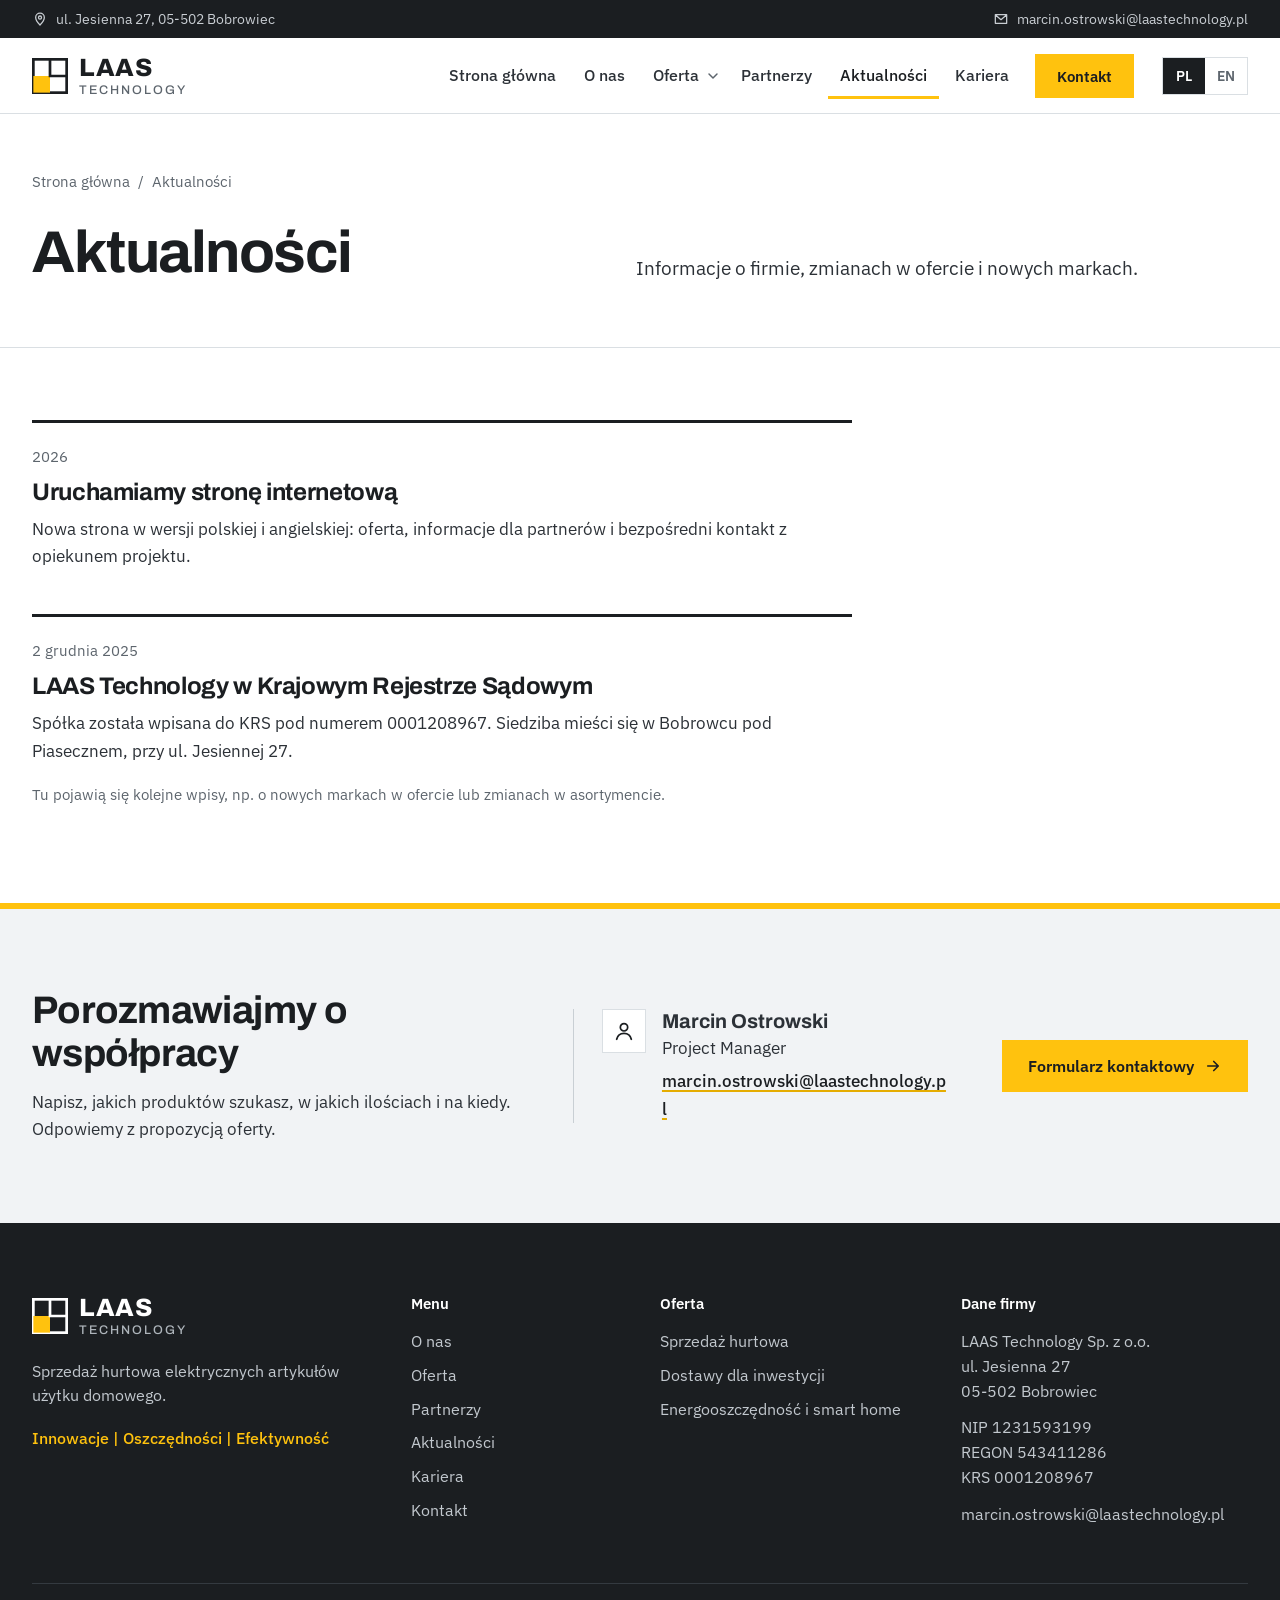
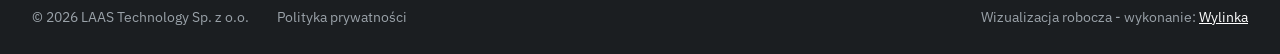
==== aktualnosci.html @ b18ffd7c "Wizualizacja robocza strony LAAS Technology (PL/EN)" ====
<!doctype html>
<html lang="pl" data-title-pl="Aktualności - LAAS Technology" data-title-en="News - LAAS Technology">
<head>
<meta charset="utf-8">
<meta name="viewport" content="width=device-width, initial-scale=1, viewport-fit=cover">
<meta name="robots" content="noindex, nofollow">
<title>Aktualności - LAAS Technology</title>
<meta name="description" content="Aktualności LAAS Technology.">
<meta name="theme-color" content="#FFFFFF">
<link rel="icon" href="data:image/svg+xml,%3Csvg xmlns='http://www.w3.org/2000/svg' viewBox='0 0 40 40'%3E%3Crect width='40' height='40' fill='%231B1E21'/%3E%3Cpath d='M6 34V20h14v14z' fill='%23FFC20E'/%3E%3Cpath d='M20 6v14h14' fill='none' stroke='%23fff' stroke-width='3'/%3E%3C/svg%3E">
<link rel="preconnect" href="https://fonts.googleapis.com">
<link rel="preconnect" href="https://fonts.gstatic.com" crossorigin>
<link href="https://fonts.googleapis.com/css2?family=Archivo:wght@500;600;700;800&family=IBM+Plex+Sans:wght@400;500;600&display=swap" rel="stylesheet">
<link rel="stylesheet" href="style.css?v=3">
<script>try{if((new URLSearchParams(location.search).get('lang')||localStorage.getItem('laas-lang'))==='en')document.documentElement.classList.add('is-en')}catch(e){}</script>
</head>
<body>
<!-- Wizualizacja robocza (koncepcja) strony LAAS Technology Sp. z o.o. Treści ogólne do potwierdzenia z klientem; nie podajemy niesprawdzonych liczb, marek ani referencji. -->
<svg width="0" height="0" style="position:absolute" aria-hidden="true">
  <symbol id="mark" viewBox="0 0 40 40"><rect x="1.5" y="1.5" width="37" height="37" fill="none" stroke="currentColor" stroke-width="3"/><path d="M1.5 38.5V20H20v18.5z" fill="var(--acc)"/><path d="M20 1.5v18.5h18.5" fill="none" stroke="currentColor" stroke-width="3"/></symbol>
  <symbol id="i-arr" viewBox="0 0 24 24"><path fill="none" stroke="currentColor" stroke-width="2.2" stroke-linecap="round" stroke-linejoin="round" d="M5 12h13M13 6l6 6-6 6"/></symbol>
  <symbol id="i-mail" viewBox="0 0 24 24"><path fill="none" stroke="currentColor" stroke-width="1.9" stroke-linejoin="round" d="M3.5 5.5h17v13h-17zM3.8 6l8.2 7 8.2-7"/></symbol>
  <symbol id="i-pin" viewBox="0 0 24 24"><path fill="none" stroke="currentColor" stroke-width="1.9" d="M12 21s-6.5-6.2-6.5-11.2a6.5 6.5 0 0 1 13 0C18.5 14.8 12 21 12 21Z"/><circle cx="12" cy="9.8" r="2.3" fill="none" stroke="currentColor" stroke-width="1.9"/></symbol>
  <symbol id="i-down" viewBox="0 0 24 24"><path fill="none" stroke="currentColor" stroke-width="2.2" stroke-linecap="round" stroke-linejoin="round" d="M6 9l6 6 6-6"/></symbol>
  <symbol id="i-user" viewBox="0 0 24 24"><circle cx="12" cy="8" r="4" fill="none" stroke="currentColor" stroke-width="1.9"/><path d="M4 21c1-4.4 4.2-6.5 8-6.5s7 2.1 8 6.5" fill="none" stroke="currentColor" stroke-width="1.9" stroke-linecap="round"/></symbol>
</svg>
<div class="topbar"><div class="wrap topbar-in">
  <span><svg aria-hidden="true"><use href="#i-pin"/></svg>ul. Jesienna 27, 05-502 Bobrowiec</span>
  <a href="mailto:marcin.ostrowski@laastechnology.pl"><svg aria-hidden="true"><use href="#i-mail"/></svg>marcin.ostrowski@laastechnology.pl</a>
</div></div>
<header class="top" id="top">
  <div class="wrap top-in">
    <a class="brand" href="index.html" aria-label="LAAS Technology - strona główna"><svg class="mark" aria-hidden="true"><use href="#mark"/></svg><span class="wm"><b>LAAS</b><span>Technology</span></span></a>
    <nav class="nav" id="nav" aria-label="Menu główne"><ul><li><a href="index.html" data-en="Home">Strona główna</a></li><li><a href="o-nas.html" data-en="About us">O nas</a></li><li class="has-sub"><a href="oferta.html" data-en="Products and services">Oferta</a><button class="sub-t" type="button" aria-label="Rozwiń ofertę" data-en-al="Expand"><svg aria-hidden="true"><use href="#i-down"/></svg></button><ul class="sub"><li><a href="oferta-hurt.html" data-en="Wholesale">Sprzedaż hurtowa</a></li><li><a href="oferta-inwestycje.html" data-en="Supplies for projects">Dostawy dla inwestycji</a></li><li><a href="oferta-energia.html" data-en="Energy saving and smart home">Energooszczędność i smart home</a></li></ul></li><li><a href="partnerzy.html" data-en="Partners">Partnerzy</a></li><li><a href="aktualnosci.html" aria-current="page" data-en="News">Aktualności</a></li><li><a href="kariera.html" data-en="Careers">Kariera</a></li><li class="nav-k"><a class="btn btn-s" href="kontakt.html" data-en="Contact">Kontakt</a></li></ul></nav>
    <div class="lang" role="group" aria-label="Język / Language"><button type="button" data-l="pl" aria-pressed="true">PL</button><button type="button" data-l="en" aria-pressed="false">EN</button></div>
    <button class="burger" id="burger" type="button" aria-label="Otwórz menu" aria-expanded="false" aria-controls="nav"><span></span><span></span><span></span></button>
  </div>
</header>
<main id="main">
<section class="phead">
  <div class="wrap">
    <p class="crumb"><a href="index.html" data-en="Home">Strona główna</a><span aria-hidden="true">/</span><span data-en="News">Aktualności</span></p>
    <div class="phead-g">
      <h1 data-en="News">Aktualności</h1>
      <p class="lead" data-en="Company news, changes to our range and new brands.">Informacje o firmie, zmianach w ofercie i nowych markach.</p>
    </div>
  </div>
  
</section>
<section class="sec sec-tight">
  <div class="wrap">
    <div class="news news-l"><article class="news-i">
  <time datetime="2026" data-en="2026">2026</time>
  <h3 data-en="Our website goes live">Uruchamiamy stronę internetową</h3>
  <p data-en="A new website in Polish and English: our range, information for partners and direct contact with a project manager.">Nowa strona w wersji polskiej i angielskiej: oferta, informacje dla partnerów i bezpośredni kontakt z opiekunem projektu.</p>
</article><article class="news-i">
  <time datetime="2025-12-02" data-en="2 December 2025">2 grudnia 2025</time>
  <h3 data-en="LAAS Technology entered in the National Court Register">LAAS Technology w Krajowym Rejestrze Sądowym</h3>
  <p data-en="The company was entered in the National Court Register under number 0001208967. Its registered office is in Bobrowiec near Piaseczno, at ul. Jesienna 27.">Spółka została wpisana do KRS pod numerem 0001208967. Siedziba mieści się w Bobrowcu pod Piasecznem, przy ul. Jesiennej 27.</p>
</article></div>
    <p class="note" data-en="More posts will appear here, for example about new brands or changes to our range.">Tu pojawią się kolejne wpisy, np. o nowych markach w ofercie lub zmianach w asortymencie.</p>
  </div>
</section>
<section class="cta">
  <div class="wrap cta-in">
    <div>
      <h2 data-en="Let&#x27;s talk about working together">Porozmawiajmy o współpracy</h2>
      <p data-en="Tell us what products you need, in what quantities and by when. We will reply with a proposal.">Napisz, jakich produktów szukasz, w jakich ilościach i na kiedy. Odpowiemy z propozycją oferty.</p>
    </div>
    <div class="person">
      <svg class="person-i" aria-hidden="true"><use href="#i-user"/></svg>
      <div>
        <p class="person-n">Marcin Ostrowski</p>
        <p class="person-r">Project Manager</p>
        <a href="mailto:marcin.ostrowski@laastechnology.pl">marcin.ostrowski@laastechnology.pl</a>
      </div>
    </div>
    <a class="btn" href="kontakt.html"><span data-en="Contact form">Formularz kontaktowy</span><svg class="ic" aria-hidden="true"><use href="#i-arr"/></svg></a>
  </div>
</section>
</main>
<footer class="foot">
  <div class="wrap foot-in">
    <div class="foot-a">
      <a class="brand brand-w" href="index.html" aria-label="LAAS Technology - strona główna"><svg class="mark" aria-hidden="true"><use href="#mark"/></svg><span class="wm"><b>LAAS</b><span>Technology</span></span></a>
      <p data-en="Wholesale of electrical household appliances.">Sprzedaż hurtowa elektrycznych artykułów użytku domowego.</p>
      <p class="foot-slog">Innowacje | Oszczędności | Efektywność</p>
    </div>
    <div><h2 data-en="Menu">Menu</h2><ul><li><a href="o-nas.html" data-en="About us">O nas</a></li><li><a href="oferta.html" data-en="Products and services">Oferta</a></li><li><a href="partnerzy.html" data-en="Partners">Partnerzy</a></li><li><a href="aktualnosci.html" data-en="News">Aktualności</a></li><li><a href="kariera.html" data-en="Careers">Kariera</a></li><li><a href="kontakt.html" data-en="Contact">Kontakt</a></li></ul></div>
    <div><h2 data-en="Products and services">Oferta</h2><ul><li><a href="oferta-hurt.html" data-en="Wholesale">Sprzedaż hurtowa</a></li><li><a href="oferta-inwestycje.html" data-en="Supplies for projects">Dostawy dla inwestycji</a></li><li><a href="oferta-energia.html" data-en="Energy saving and smart home">Energooszczędność i smart home</a></li></ul></div>
    <div class="foot-d"><h2 data-en="Company details">Dane firmy</h2>
      <p>LAAS Technology Sp. z o.o.<br>ul. Jesienna 27<br>05-502 Bobrowiec</p>
      <p>NIP 1231593199<br>REGON 543411286<br>KRS 0001208967</p>
      <p><a href="mailto:marcin.ostrowski@laastechnology.pl">marcin.ostrowski@laastechnology.pl</a></p>
    </div>
  </div>
  <div class="wrap foot-b">
    <span>&copy; 2026 LAAS Technology Sp. z o.o.</span>
    <a href="#" data-en="Privacy policy">Polityka prywatności</a>
    <span class="foot-w"><span data-en="Working draft - design and build:">Wizualizacja robocza - wykonanie:</span> <a href="https://wylinka.pl" target="_blank" rel="noopener">Wylinka</a></span>
  </div>
</footer>
<div class="mob" id="mob"><a class="btn" href="kontakt.html" data-en="Send an enquiry">Wyślij zapytanie</a></div>
<script src="app.js?v=3"></script>
</body>
</html>
---- style.css ----
/* LAAS Technology - wizualizacja robocza (Wylinka) */
:root{
  --ink:#1B1E21;--tx:#2C3137;--mu:#5D656D;--ln:#DADFE3;--bg2:#F1F3F5;--bg3:#E6E9EC;
  --acc:#FFC20E;--acc-d:#E5AC00;
  --tb:38px;--hh:76px;--g:32px;
  --fh:"Archivo",system-ui,sans-serif;--fb:"IBM Plex Sans",system-ui,sans-serif;
}
*,*::before,*::after{box-sizing:border-box}
html{-webkit-text-size-adjust:100%;scroll-padding-top:calc(var(--hh) + 12px)}
body{margin:0;background:#fff;color:var(--tx);font:400 17px/1.6 var(--fb);-webkit-font-smoothing:antialiased;overflow-x:clip}
img{display:block;max-width:100%;height:auto}
a{color:inherit}
h1,h2,h3{font-family:var(--fh);color:var(--ink);font-weight:700;line-height:1.12;letter-spacing:-.015em;margin:0}
p{margin:0}
.wrap{width:min(1240px,100% - 2*var(--g));margin-inline:auto}
.ic{width:18px;height:18px;flex:none}
:focus-visible{outline:3px solid var(--acc);outline-offset:2px}

/* przyciski */
.btn{display:inline-flex;align-items:center;justify-content:center;gap:10px;min-height:52px;padding:0 24px;background:var(--acc);color:var(--ink);font:600 16px/1 var(--fb);text-decoration:none;border:2px solid var(--acc);border-radius:0;cursor:pointer;transition:background .15s,border-color .15s}
.btn:hover{background:var(--acc-d);border-color:var(--acc-d)}
.btn .ic{transition:transform .15s}
.btn:hover .ic{transform:translateX(3px)}
.btn-o{background:transparent;border-color:var(--ink)}
.btn-o:hover{background:var(--ink);border-color:var(--ink);color:#fff}
.btn-s{min-height:44px;padding:0 20px;font-size:15px}
.more{display:inline-flex;align-items:center;gap:8px;font-weight:600;text-decoration:none;color:var(--ink);border-bottom:2px solid var(--acc);padding-bottom:2px}
.more:hover .ic{transform:translateX(3px)}
.more .ic{transition:transform .15s}

/* pasek górny + nagłówek */
.topbar{background:var(--ink);color:#C9CED3;font-size:14px;height:var(--tb)}
.topbar-in{display:flex;align-items:center;justify-content:space-between;height:100%}
.topbar span,.topbar a{display:inline-flex;align-items:center;gap:8px;text-decoration:none}
.topbar a:hover{color:#fff}
.topbar svg{width:16px;height:16px}
.top{position:sticky;top:0;z-index:50;background:#fff;box-shadow:inset 0 -1px 0 var(--ln)}
.top-in{display:flex;align-items:center;gap:28px;height:var(--hh)}
.brand{display:inline-flex;align-items:center;gap:11px;text-decoration:none;color:var(--ink);flex:none}
.mark{width:36px;height:36px;color:var(--ink)}
.wm{display:flex;flex-direction:column;line-height:1}
.wm b{font:800 25px/1 var(--fh);letter-spacing:.02em}
.wm span{font:500 12.5px/1 var(--fh);letter-spacing:.16em;text-transform:uppercase;color:var(--mu);margin-top:4px}
.brand-w,.brand-w .mark{color:#fff}
.brand-w .wm span{color:#AEB5BB}
.nav{margin-left:auto}
.nav ul{list-style:none;margin:0;padding:0}
.nav>ul{display:flex;align-items:center;gap:4px}
.nav>ul>li{position:relative}
.nav>ul>li>a:not(.btn){display:block;padding:10px 12px;font-weight:500;font-size:16px;text-decoration:none;color:var(--tx);white-space:nowrap}
.nav>ul>li>a:not(.btn):hover{color:var(--ink);box-shadow:inset 0 -2px 0 var(--acc)}
.nav a[aria-current="page"]:not(.btn){color:var(--ink);box-shadow:inset 0 -3px 0 var(--acc)}
.nav-k{margin-left:10px}
.has-sub{display:flex;align-items:center}
.has-sub>a{padding-right:2px!important}
.sub-t{background:none;border:0;padding:6px 4px;cursor:pointer;color:var(--mu)}
.sub-t svg{width:16px;height:16px;display:block}
.sub{position:absolute;top:100%;left:0;min-width:300px;background:#fff;border:1px solid var(--ln);border-top:3px solid var(--acc);padding:8px 0;box-shadow:0 14px 30px rgba(20,24,28,.10);opacity:0;visibility:hidden;transform:translateY(6px);transition:opacity .15s,transform .15s,visibility .15s}
.has-sub:hover .sub,.has-sub:focus-within .sub{opacity:1;visibility:visible;transform:none}
.sub a{display:block;padding:11px 20px;text-decoration:none;font-size:15.5px;color:var(--tx)}
.sub a:hover,.sub a[aria-current="page"]{background:var(--bg2);color:var(--ink)}
.lang{display:flex;border:1px solid var(--ln);flex:none}
.lang button{background:#fff;border:0;min-width:42px;height:36px;font:600 14px/1 var(--fb);color:var(--mu);cursor:pointer}
.lang button[aria-pressed="true"]{background:var(--ink);color:#fff}
.burger{display:none}

/* hero */
.hero{display:grid;grid-template-columns:minmax(0,1fr) minmax(0,1.08fr);min-height:calc(100svh - var(--tb) - var(--hh));background:#fff}
.hero-txt{display:flex;flex-direction:column;justify-content:center;padding:56px 64px 56px max(var(--g),(100vw - 1240px)/2)}
.hero-loc{display:flex;align-items:center;gap:8px;color:var(--mu);font-size:16px;margin-bottom:22px}
.hero-loc svg{width:18px;height:18px;color:var(--ink)}
.hero h1{font-size:clamp(40px,4.3vw,64px);line-height:1.04;letter-spacing:-.025em;max-width:13ch}
.hero .lead{font-size:19px;color:var(--tx);max-width:34em;margin-top:24px}
.hero-cta{display:flex;flex-wrap:wrap;gap:12px;margin-top:34px}
.hero-slog{margin-top:auto;padding-top:22px;border-top:1px solid var(--ln);font:600 15px/1.3 var(--fh);letter-spacing:.04em;color:var(--ink);max-width:560px;transform:translateY(0)}
.hero-slog i{font-style:normal;color:var(--acc-d);padding:0 8px}
.hero-txt>.hero-loc{margin-top:auto}
.hero-ph{position:relative;margin:0;align-self:stretch;width:100%;min-height:320px;border-left:10px solid var(--acc)}
.hero-ph img{position:absolute;inset:0;width:100%;height:100%;object-fit:cover;object-position:50% 50%}

/* sekcje */
.sec{padding:104px 0}
.sec-tight{padding:72px 0 96px}
.sec-g{background:var(--bg2)}
.sec-t{border-top:1px solid var(--ln)}
.sec-t+.sec-t{padding-top:88px}
.sec-h{display:grid;grid-template-columns:minmax(0,1fr) minmax(0,1.3fr);gap:24px 64px;align-items:end;margin-bottom:48px}
.sec-h h2{font-size:clamp(32px,3.2vw,46px)}
.sec-h p{color:var(--mu);font-size:18px;max-width:40em}
.sec-h-row{display:flex;justify-content:space-between;align-items:baseline;gap:20px}

.tiles{display:grid;grid-template-columns:repeat(3,minmax(0,1fr));gap:40px}
.tile-ph{display:block;overflow:hidden;aspect-ratio:4/3;background:var(--bg3);margin-bottom:22px}
.tile-ph img{width:100%;height:100%;object-fit:cover;transition:transform .5s ease}
.tile:hover .tile-ph img{transform:scale(1.04)}
.tile h3{font-size:25px;margin-bottom:10px}
.tile h3 a{text-decoration:none}
.tile p{color:var(--mu);margin-bottom:18px}

.pils{display:grid;grid-template-columns:minmax(0,1fr) minmax(0,1.15fr);gap:72px;align-items:start}
.pils-h h2{font-size:clamp(32px,3.2vw,46px);margin-bottom:18px}
.pils-h p{color:var(--mu);font-size:18px}
.pils-ph{margin:36px 0 0;aspect-ratio:3/2;overflow:hidden}
.pils-ph img{width:100%;height:100%;object-fit:cover}
.pil{padding:30px 0;border-top:1px solid #C9CFD4}
.pil:first-child{border-top:3px solid var(--ink);padding-top:28px}
.pil h3{font-size:26px;margin-bottom:10px}
.pil p{color:var(--tx);max-width:36em}

.split{display:grid;grid-template-columns:minmax(0,1fr) minmax(0,1fr);gap:72px;align-items:center}
.split-ph{margin:0;aspect-ratio:4/3;overflow:hidden}
.split-ph img{width:100%;height:100%;object-fit:cover}
.split-ph-t{aspect-ratio:4/5}
.split-t h2{font-size:clamp(30px,3vw,42px);margin-bottom:20px}
.split-t h2:not(:first-child){margin-top:44px}
.split-t p+p{margin-top:16px}
.split-t>p{color:var(--tx)}
.steps{list-style:none;margin:0 0 30px;padding:0}
.steps li{padding:17px 0;border-top:1px solid var(--ln)}
.steps li:last-child{border-bottom:1px solid var(--ln)}
.steps b{color:var(--ink);font-weight:600}
.steps span span{color:var(--tx)}

.news{display:grid;grid-template-columns:repeat(2,minmax(0,1fr));gap:48px}
.news-i{padding-top:22px;border-top:3px solid var(--ink)}
.news-i time{display:block;color:var(--mu);font-size:15px;margin-bottom:10px}
.news-i h3{font-size:24px;margin-bottom:10px}
.news-i p{color:var(--tx)}
.news-l{grid-template-columns:minmax(0,1fr);max-width:820px;gap:44px}

.logos{list-style:none;margin:0;padding:0;display:grid;grid-template-columns:repeat(6,minmax(0,1fr));border-top:1px solid var(--ln);border-left:1px solid var(--ln)}
.logos li{display:flex;align-items:center;justify-content:center;height:112px;border-right:1px solid var(--ln);border-bottom:1px solid var(--ln);color:#9AA2A9;font:600 15px/1 var(--fh);letter-spacing:.02em}
.logos-8{grid-template-columns:repeat(4,minmax(0,1fr))}
.note{margin-top:18px;color:var(--mu);font-size:15px}

/* CTA */
.cta{background:var(--bg2);border-top:6px solid var(--acc);padding:80px 0}
.cta-in{display:grid;grid-template-columns:minmax(0,1.3fr) minmax(0,1fr) auto;gap:40px 56px;align-items:center}
.cta h2{font-size:clamp(30px,3vw,42px);margin-bottom:14px}
.cta p{color:var(--tx);max-width:36em}
.person{display:flex;gap:16px;align-items:flex-start;padding-left:28px;border-left:1px solid #C9CFD4}
.person-i{width:44px;height:44px;flex:none;color:var(--ink);background:#fff;padding:10px;border:1px solid var(--ln)}
.person-n{font:700 20px/1.2 var(--fh);color:var(--ink)}
.person-r{color:var(--mu);margin:2px 0 6px}
.person a,.det-k a,.kon-mail{color:var(--ink);font-weight:500;word-break:break-word;text-decoration-color:var(--acc-d);text-underline-offset:3px;text-decoration-thickness:2px}

/* nagłówek podstrony */
.phead{padding:56px 0 64px;border-bottom:1px solid var(--ln)}
.phead-img{padding-bottom:0;border-bottom:0}
.crumb{display:flex;flex-wrap:wrap;gap:8px;color:var(--mu);font-size:15px;margin-bottom:28px}
.crumb a{text-decoration:none}
.crumb a:hover{text-decoration:underline}
.phead-g{display:grid;grid-template-columns:minmax(0,1fr) minmax(0,1.15fr);gap:24px 72px;align-items:end}
.phead h1{font-size:clamp(40px,4.6vw,68px);line-height:1.04;letter-spacing:-.025em}
.phead .lead{font-size:19px;color:var(--tx)}
.phead-ph{margin:56px 0 0;height:clamp(240px,34vw,460px);overflow:hidden;border-top:10px solid var(--acc)}
.phead-ph img{width:100%;height:100%;object-fit:cover}

/* oferta - wiersze */
.rows{display:grid;gap:88px}
.row{display:grid;grid-template-columns:minmax(0,1.1fr) minmax(0,1fr);gap:64px;align-items:center}
.row:nth-child(even) .row-ph{order:2}
.row-ph{display:block;aspect-ratio:3/2;overflow:hidden}
.row-ph img{width:100%;height:100%;object-fit:cover;transition:transform .5s ease}
.row:hover .row-ph img{transform:scale(1.03)}
.row h2{font-size:clamp(28px,2.8vw,38px);margin-bottom:16px}
.row h2 a{text-decoration:none}
.row p{color:var(--tx)}
.ticks{list-style:none;margin:22px 0 28px;padding:0}
.ticks li{position:relative;padding:9px 0 9px 26px;border-top:1px solid var(--ln)}
.ticks li::before{content:"";position:absolute;left:0;top:19px;width:12px;height:3px;background:var(--acc-d)}

/* szczegóły oferty */
.det{display:grid;grid-template-columns:minmax(0,1fr) 340px;gap:80px;align-items:start}
.blk+.blk{margin-top:52px}
.blk h2{font-size:clamp(26px,2.4vw,34px);margin-bottom:14px}
.blk p{max-width:42em}
.det-a{position:sticky;top:calc(var(--hh) + 32px);border-top:3px solid var(--ink);padding-top:22px}
.det-a h2{font-size:20px;margin-bottom:10px}
.det-a ul{list-style:none;margin:0 0 30px;padding:0}
.det-a li a{display:block;padding:12px 0;border-bottom:1px solid var(--ln);text-decoration:none;font-weight:500}
.det-a li a:hover{color:var(--ink);box-shadow:inset 3px 0 0 var(--acc);padding-left:12px}
.det-k{background:var(--bg2);padding:24px}
.det-k>p:first-child{color:var(--mu);font-size:15px;margin-bottom:10px}
.two{display:grid;grid-template-columns:repeat(2,minmax(0,1fr));gap:72px}
.two .blk+.blk{margin-top:0}

/* dane rejestrowe */
.reg-w h2{font-size:clamp(28px,2.8vw,38px);margin-bottom:28px}
.reg{margin:0;border-top:3px solid var(--ink);max-width:960px}
.reg-r{display:grid;grid-template-columns:260px minmax(0,1fr);gap:8px 32px;padding:15px 0;border-bottom:1px solid var(--ln)}
.reg dt{color:var(--mu)}
.reg dd{margin:0;color:var(--ink);font-weight:500}

/* kontakt */
.kon{display:grid;grid-template-columns:minmax(0,.8fr) minmax(0,1.2fr);gap:80px;align-items:start}
.kon-b{padding:24px 0;border-top:1px solid var(--ln)}
.kon-b:first-child{border-top:3px solid var(--ink)}
.kon-b h2{font-size:18px;color:var(--mu);font-weight:600;margin-bottom:10px;font-family:var(--fb);letter-spacing:0}
.kon-b p+p{margin-top:10px}
.kon-mail{display:inline-flex;align-items:center;gap:8px}
.kon-mail svg{width:18px;height:18px;flex:none}
.form{background:var(--bg2);padding:40px;display:grid;gap:18px}
.form h2{font-size:30px;margin-bottom:4px}
.f-g{display:grid;grid-template-columns:repeat(2,minmax(0,1fr));gap:18px}
.form label{display:grid;gap:7px;font-size:15px;font-weight:500;color:var(--ink);min-width:0}
.form input,.form select,.form textarea{width:100%;font:400 16px/1.4 var(--fb);color:var(--ink);background:#fff;border:1px solid #C3CAD0;border-radius:0;padding:13px 14px;min-width:0}
.form textarea{resize:vertical}
.form input:focus,.form select:focus,.form textarea:focus{outline:2px solid var(--ink);outline-offset:-1px}
.form .chk{display:flex;gap:12px;align-items:flex-start;font-weight:400;color:var(--tx)}
.chk input{width:20px;height:20px;margin:2px 0 0;flex:none;accent-color:var(--ink)}
.form .btn{justify-self:start}
.form-msg{padding:14px 16px;background:#fff;border-left:4px solid var(--acc);color:var(--ink)}

/* stopka */
.foot{background:var(--ink);color:#C2C8CE;padding:72px 0 0;font-size:15.5px}
.foot-in{display:grid;grid-template-columns:1.3fr .8fr 1fr 1.1fr;gap:40px}
.foot h2{font:600 15px/1.2 var(--fb);color:#fff;margin-bottom:16px;letter-spacing:0}
.foot ul{list-style:none;margin:0;padding:0;display:grid;gap:9px}
.foot a{text-decoration:none}
.foot a:hover{color:#fff;text-decoration:underline}
.foot-a p{margin-top:18px;max-width:22em}
.foot-slog{color:var(--acc);font-weight:500}
.foot-d p+p{margin-top:12px}
.foot-d a{word-break:break-word}
.foot-b{display:flex;flex-wrap:wrap;gap:12px 28px;padding:22px 0 26px;margin-top:56px;border-top:1px solid #343A40;font-size:14px;color:#9AA2A9}
.foot-w{margin-left:auto}
.foot-w a{color:#fff;text-decoration:underline}

.mob{display:none}

/* niskie ekrany komputerów */
@media (min-width:1000px) and (max-height:820px){
  .hero-txt{padding-top:36px;padding-bottom:36px}
  .hero h1{font-size:clamp(38px,3.8vw,54px)}
  .hero .lead{font-size:17.5px;margin-top:18px}
  .hero-cta{margin-top:26px}
  .hero-loc{margin-bottom:16px}
}

@media (max-width:1180px){
  .nav>ul>li>a:not(.btn){padding:10px 9px;font-size:15.5px}
  .top-in{gap:18px}
  .hero-txt{padding-right:44px}
  .cta-in{grid-template-columns:minmax(0,1fr) minmax(0,1fr)}
  .cta-in .btn{grid-column:1/-1;justify-self:start}
  .det{grid-template-columns:minmax(0,1fr) 300px;gap:56px}
}

/* telefon / tablet: menu w panelu */
@media (max-width:999px){
  :root{--hh:62px;--g:16px}
  .topbar{display:none}
  .top-in{gap:12px}
  .mark{width:32px;height:32px}
  .wm b{font-size:22px}
  .wm span{font-size:11px}
  .lang{margin-left:auto}
  .lang button{min-width:40px;height:34px;font-size:13.5px}
  .burger{display:flex;flex-direction:column;justify-content:center;gap:5px;width:44px;height:44px;background:none;border:0;padding:10px;cursor:pointer;margin-right:-8px}
  .burger span{display:block;height:2px;background:var(--ink);transition:transform .2s,opacity .2s}
  .burger[aria-expanded="true"] span:nth-child(1){transform:translateY(7px) rotate(45deg)}
  .burger[aria-expanded="true"] span:nth-child(2){opacity:0}
  .burger[aria-expanded="true"] span:nth-child(3){transform:translateY(-7px) rotate(-45deg)}
  .nav{position:fixed;top:var(--hh);left:0;right:0;bottom:0;background:#fff;overflow-y:auto;padding:8px var(--g) 32px;display:none;margin:0}
  .nav.open{display:block}
  .nav>ul{display:block}
  .nav>ul>li{border-bottom:1px solid var(--ln)}
  .nav>ul>li>a:not(.btn){padding:15px 0;font-size:18px;font-weight:500;line-height:1.45}
  .nav a[aria-current="page"]:not(.btn){box-shadow:inset 3px 0 0 var(--acc);padding-left:12px}
  .has-sub{flex-wrap:wrap;justify-content:space-between}
  .sub-t{width:44px;height:44px;display:flex;align-items:center;justify-content:center}
  .sub-t svg{width:20px;height:20px;transition:transform .2s}
  .has-sub.open .sub-t svg{transform:rotate(180deg)}
  .sub{position:static;flex-basis:100%;min-width:0;opacity:1;visibility:visible;transform:none;box-shadow:none;border:0;padding:0 0 10px 14px;display:none;transition:none}
  .has-sub.open .sub{display:block}
  .has-sub:hover .sub{display:none}
  .has-sub.open:hover .sub{display:block}
  .sub a{padding:10px 0;font-size:16.5px}
  .sub a:hover,.sub a[aria-current="page"]{background:none;color:var(--ink);font-weight:600}
  .nav-k{margin:22px 0 0;border:0!important}
  .nav-k .btn{width:100%;min-height:52px;font-size:16px}

  .hero{display:flex;flex-direction:column;min-height:0;height:calc(100svh - var(--hh))}
  .hero-ph{order:-1;flex:1 1 auto;min-height:150px;border-left:0;border-bottom:6px solid var(--acc)}
  .hero-ph img{object-position:50% 62%}
  .hero-txt{flex:0 0 auto;padding:clamp(18px,3svh,28px) var(--g) clamp(18px,3svh,26px)}
  .hero-txt>.hero-loc{margin-top:0}
  .hero-loc{font-size:14.5px;margin-bottom:clamp(8px,1.4svh,14px)}
  .hero h1{font-size:clamp(29px,min(8.2vw,4.6svh),44px);max-width:none}
  .hero .lead{font-size:clamp(15px,min(4.1vw,2.1svh),18px);margin-top:clamp(8px,1.4svh,16px);line-height:1.5}
  .hero-cta{margin-top:clamp(14px,2.2svh,24px);gap:10px;flex-wrap:nowrap}
  .hero-cta .btn{flex:1 1 0;min-height:50px;padding:0 14px;font-size:15.5px}
  .hero-cta .btn-o{flex:0 1 38%}
  .hero-slog{display:none}

  .sec{padding:68px 0}
  .sec-tight{padding:44px 0 64px}
  .sec-t+.sec-t{padding-top:60px}
  .sec-h{grid-template-columns:minmax(0,1fr);margin-bottom:32px;gap:12px}
  .sec-h-row{flex-wrap:wrap}
  .sec-h p,.pils-h p{font-size:16.5px}
  .tiles{grid-template-columns:minmax(0,1fr);gap:44px}
  .tile h3{font-size:23px}
  .pils,.split,.row,.det,.kon,.two{grid-template-columns:minmax(0,1fr);gap:40px}
  .pils-ph{margin-top:28px}
  .pil{padding:24px 0}
  .pil h3{font-size:23px}
  .split-ph{order:-1}
  .row:nth-child(even) .row-ph{order:0}
  .rows{gap:64px}
  .row{gap:24px}
  .news{grid-template-columns:minmax(0,1fr);gap:36px}
  .logos{grid-template-columns:repeat(2,minmax(0,1fr))}
  .logos-8{grid-template-columns:repeat(2,minmax(0,1fr))}
  .logos li{height:88px}
  .logos:not(.logos-8) li:nth-child(n+5){display:none}
  .cta{padding:60px 0 64px}
  .cta-in{grid-template-columns:minmax(0,1fr);gap:28px}
  .cta-in .btn{width:100%}
  .person{padding-left:0;border-left:0;padding-top:24px;border-top:1px solid #C9CFD4}
  .phead{padding:28px 0 40px}
  .phead-img{padding-bottom:0}
  .crumb{margin-bottom:18px;font-size:14px}
  .phead-g{grid-template-columns:minmax(0,1fr);gap:14px}
  .phead h1{font-size:clamp(36px,10vw,48px)}
  .phead .lead{font-size:17px}
  .phead-ph{margin-top:32px;height:auto;aspect-ratio:3/2;border-top-width:6px}
  .det-a{position:static}
  .blk+.blk{margin-top:40px}
  .reg-r{grid-template-columns:minmax(0,1fr);gap:2px;padding:13px 0}
  .reg dt{font-size:14.5px}
  .form{padding:26px 18px;margin:0 calc(-1 * var(--g))}
  .f-g{grid-template-columns:minmax(0,1fr)}
  .form .btn{justify-self:stretch}
  .foot{padding-top:56px}
  .foot-in{grid-template-columns:repeat(2,minmax(0,1fr));gap:36px 24px}
  .foot-a,.foot-d{grid-column:1/-1}
  .foot-b{margin-top:40px;padding-bottom:96px}
  .foot-w{margin-left:0}

  .mob{display:block;position:fixed;left:0;right:0;bottom:0;z-index:40;padding:10px var(--g) calc(10px + env(safe-area-inset-bottom));background:#fff;border-top:1px solid var(--ln);transform:translateY(110%);transition:transform .25s}
  .mob.widac{transform:none}
  .mob .btn{width:100%}
  body.menu-open .mob{display:none}
}
@media (max-width:380px){
  .hero-cta .btn{font-size:14.5px;padding:0 10px}
  .wm span{letter-spacing:.12em}
}
@media (prefers-reduced-motion:reduce){*{transition:none!important}}
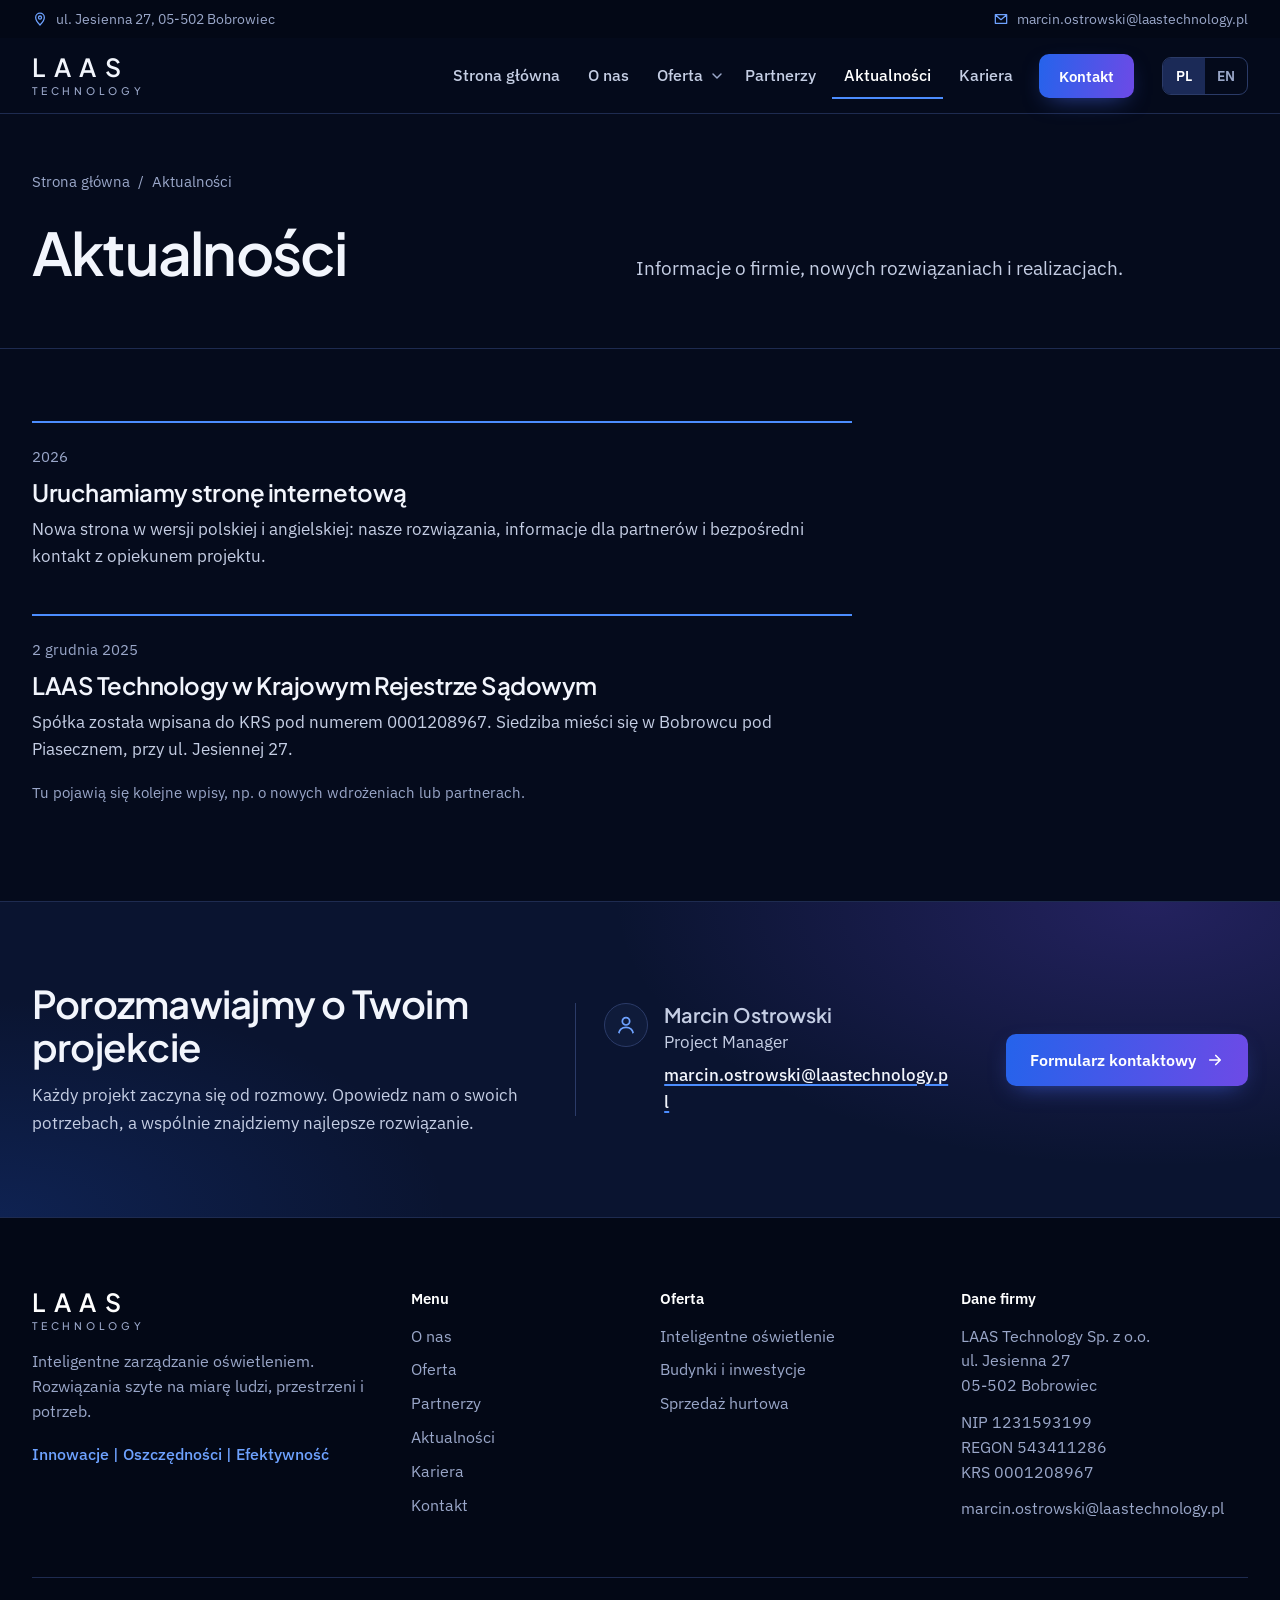
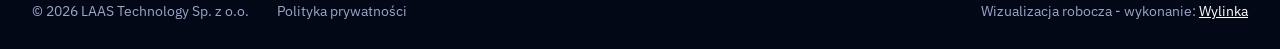
==== commit 82e81f80: "Kolorystyka nocnego miasta i grafiki od klienta: granat + błękit/fiolet, WebP srcset, treści o intel" ====
--- a/aktualnosci.html
+++ b/aktualnosci.html
@@ -6,18 +6,18 @@
 <meta name="robots" content="noindex, nofollow">
 <title>Aktualności - LAAS Technology</title>
 <meta name="description" content="Aktualności LAAS Technology.">
-<meta name="theme-color" content="#FFFFFF">
-<link rel="icon" href="data:image/svg+xml,%3Csvg xmlns='http://www.w3.org/2000/svg' viewBox='0 0 40 40'%3E%3Crect width='40' height='40' fill='%231B1E21'/%3E%3Cpath d='M6 34V20h14v14z' fill='%23FFC20E'/%3E%3Cpath d='M20 6v14h14' fill='none' stroke='%23fff' stroke-width='3'/%3E%3C/svg%3E">
+<meta name="theme-color" content="#050B1C">
+<meta name="color-scheme" content="dark">
+<link rel="icon" href="data:image/svg+xml,%3Csvg xmlns='http://www.w3.org/2000/svg' viewBox='0 0 40 40'%3E%3Cdefs%3E%3ClinearGradient id='g' x1='0' x2='1'%3E%3Cstop offset='0' stop-color='%233D8BFF'/%3E%3Cstop offset='1' stop-color='%238C7CFF'/%3E%3C/linearGradient%3E%3C/defs%3E%3Crect width='40' height='40' rx='8' fill='%23050B1C'/%3E%3Cpath d='M12 9v20h16' fill='none' stroke='url(%23g)' stroke-width='4.5' stroke-linecap='round' stroke-linejoin='round'/%3E%3C/svg%3E">
 <link rel="preconnect" href="https://fonts.googleapis.com">
 <link rel="preconnect" href="https://fonts.gstatic.com" crossorigin>
-<link href="https://fonts.googleapis.com/css2?family=Archivo:wght@500;600;700;800&family=IBM+Plex+Sans:wght@400;500;600&display=swap" rel="stylesheet">
-<link rel="stylesheet" href="style.css?v=3">
+<link href="https://fonts.googleapis.com/css2?family=Plus+Jakarta+Sans:wght@500;600;700&family=IBM+Plex+Sans:wght@400;500;600&display=swap" rel="stylesheet">
+<link rel="stylesheet" href="style.css?v=6">
 <script>try{if((new URLSearchParams(location.search).get('lang')||localStorage.getItem('laas-lang'))==='en')document.documentElement.classList.add('is-en')}catch(e){}</script>
 </head>
 <body>
-<!-- Wizualizacja robocza (koncepcja) strony LAAS Technology Sp. z o.o. Treści ogólne do potwierdzenia z klientem; nie podajemy niesprawdzonych liczb, marek ani referencji. -->
+<!-- Wizualizacja robocza (koncepcja) strony LAAS Technology Sp. z o.o. Kolorystyka i grafiki wg materiałów przesłanych przez klienta. Treści do potwierdzenia z klientem; nie podajemy niesprawdzonych liczb, marek ani referencji. -->
 <svg width="0" height="0" style="position:absolute" aria-hidden="true">
-  <symbol id="mark" viewBox="0 0 40 40"><rect x="1.5" y="1.5" width="37" height="37" fill="none" stroke="currentColor" stroke-width="3"/><path d="M1.5 38.5V20H20v18.5z" fill="var(--acc)"/><path d="M20 1.5v18.5h18.5" fill="none" stroke="currentColor" stroke-width="3"/></symbol>
   <symbol id="i-arr" viewBox="0 0 24 24"><path fill="none" stroke="currentColor" stroke-width="2.2" stroke-linecap="round" stroke-linejoin="round" d="M5 12h13M13 6l6 6-6 6"/></symbol>
   <symbol id="i-mail" viewBox="0 0 24 24"><path fill="none" stroke="currentColor" stroke-width="1.9" stroke-linejoin="round" d="M3.5 5.5h17v13h-17zM3.8 6l8.2 7 8.2-7"/></symbol>
   <symbol id="i-pin" viewBox="0 0 24 24"><path fill="none" stroke="currentColor" stroke-width="1.9" d="M12 21s-6.5-6.2-6.5-11.2a6.5 6.5 0 0 1 13 0C18.5 14.8 12 21 12 21Z"/><circle cx="12" cy="9.8" r="2.3" fill="none" stroke="currentColor" stroke-width="1.9"/></symbol>
@@ -30,8 +30,8 @@
 </div></div>
 <header class="top" id="top">
   <div class="wrap top-in">
-    <a class="brand" href="index.html" aria-label="LAAS Technology - strona główna"><svg class="mark" aria-hidden="true"><use href="#mark"/></svg><span class="wm"><b>LAAS</b><span>Technology</span></span></a>
-    <nav class="nav" id="nav" aria-label="Menu główne"><ul><li><a href="index.html" data-en="Home">Strona główna</a></li><li><a href="o-nas.html" data-en="About us">O nas</a></li><li class="has-sub"><a href="oferta.html" data-en="Products and services">Oferta</a><button class="sub-t" type="button" aria-label="Rozwiń ofertę" data-en-al="Expand"><svg aria-hidden="true"><use href="#i-down"/></svg></button><ul class="sub"><li><a href="oferta-hurt.html" data-en="Wholesale">Sprzedaż hurtowa</a></li><li><a href="oferta-inwestycje.html" data-en="Supplies for projects">Dostawy dla inwestycji</a></li><li><a href="oferta-energia.html" data-en="Energy saving and smart home">Energooszczędność i smart home</a></li></ul></li><li><a href="partnerzy.html" data-en="Partners">Partnerzy</a></li><li><a href="aktualnosci.html" aria-current="page" data-en="News">Aktualności</a></li><li><a href="kariera.html" data-en="Careers">Kariera</a></li><li class="nav-k"><a class="btn btn-s" href="kontakt.html" data-en="Contact">Kontakt</a></li></ul></nav>
+    <a class="brand" href="index.html" aria-label="LAAS Technology - strona główna"><span class="wm"><b>LAAS</b><span>Technology</span></span></a>
+    <nav class="nav" id="nav" aria-label="Menu główne"><ul><li><a href="index.html" data-en="Home">Strona główna</a></li><li><a href="o-nas.html" data-en="About us">O nas</a></li><li class="has-sub"><a href="oferta.html" data-en="Solutions">Oferta</a><button class="sub-t" type="button" aria-label="Rozwiń ofertę" data-en-al="Expand"><svg aria-hidden="true"><use href="#i-down"/></svg></button><ul class="sub"><li><a href="oferta-energia.html" data-en="Smart lighting">Inteligentne oświetlenie</a></li><li><a href="oferta-inwestycje.html" data-en="Buildings and projects">Budynki i inwestycje</a></li><li><a href="oferta-hurt.html" data-en="Wholesale">Sprzedaż hurtowa</a></li></ul></li><li><a href="partnerzy.html" data-en="Partners">Partnerzy</a></li><li><a href="aktualnosci.html" aria-current="page" data-en="News">Aktualności</a></li><li><a href="kariera.html" data-en="Careers">Kariera</a></li><li class="nav-k"><a class="btn btn-s" href="kontakt.html" data-en="Contact">Kontakt</a></li></ul></nav>
     <div class="lang" role="group" aria-label="Język / Language"><button type="button" data-l="pl" aria-pressed="true">PL</button><button type="button" data-l="en" aria-pressed="false">EN</button></div>
     <button class="burger" id="burger" type="button" aria-label="Otwórz menu" aria-expanded="false" aria-controls="nav"><span></span><span></span><span></span></button>
   </div>
@@ -42,30 +42,29 @@
     <p class="crumb"><a href="index.html" data-en="Home">Strona główna</a><span aria-hidden="true">/</span><span data-en="News">Aktualności</span></p>
     <div class="phead-g">
       <h1 data-en="News">Aktualności</h1>
-      <p class="lead" data-en="Company news, changes to our range and new brands.">Informacje o firmie, zmianach w ofercie i nowych markach.</p>
+      <p class="lead" data-en="Company news, new solutions and projects.">Informacje o firmie, nowych rozwiązaniach i realizacjach.</p>
     </div>
   </div>
-  
 </section>
 <section class="sec sec-tight">
   <div class="wrap">
     <div class="news news-l"><article class="news-i">
   <time datetime="2026" data-en="2026">2026</time>
   <h3 data-en="Our website goes live">Uruchamiamy stronę internetową</h3>
-  <p data-en="A new website in Polish and English: our range, information for partners and direct contact with a project manager.">Nowa strona w wersji polskiej i angielskiej: oferta, informacje dla partnerów i bezpośredni kontakt z opiekunem projektu.</p>
+  <p data-en="A new website in Polish and English: our solutions, information for partners and direct contact with a project manager.">Nowa strona w wersji polskiej i angielskiej: nasze rozwiązania, informacje dla partnerów i bezpośredni kontakt z opiekunem projektu.</p>
 </article><article class="news-i">
   <time datetime="2025-12-02" data-en="2 December 2025">2 grudnia 2025</time>
   <h3 data-en="LAAS Technology entered in the National Court Register">LAAS Technology w Krajowym Rejestrze Sądowym</h3>
   <p data-en="The company was entered in the National Court Register under number 0001208967. Its registered office is in Bobrowiec near Piaseczno, at ul. Jesienna 27.">Spółka została wpisana do KRS pod numerem 0001208967. Siedziba mieści się w Bobrowcu pod Piasecznem, przy ul. Jesiennej 27.</p>
 </article></div>
-    <p class="note" data-en="More posts will appear here, for example about new brands or changes to our range.">Tu pojawią się kolejne wpisy, np. o nowych markach w ofercie lub zmianach w asortymencie.</p>
+    <p class="note" data-en="More posts will appear here, for example about new deployments or partners.">Tu pojawią się kolejne wpisy, np. o nowych wdrożeniach lub partnerach.</p>
   </div>
 </section>
 <section class="cta">
   <div class="wrap cta-in">
     <div>
-      <h2 data-en="Let&#x27;s talk about working together">Porozmawiajmy o współpracy</h2>
-      <p data-en="Tell us what products you need, in what quantities and by when. We will reply with a proposal.">Napisz, jakich produktów szukasz, w jakich ilościach i na kiedy. Odpowiemy z propozycją oferty.</p>
+      <h2 data-en="Let&#x27;s talk about your project">Porozmawiajmy o Twoim projekcie</h2>
+      <p data-en="Every project starts with a conversation. Tell us what you need and together we will find the best solution.">Każdy projekt zaczyna się od rozmowy. Opowiedz nam o swoich potrzebach, a wspólnie znajdziemy najlepsze rozwiązanie.</p>
     </div>
     <div class="person">
       <svg class="person-i" aria-hidden="true"><use href="#i-user"/></svg>
@@ -82,12 +81,12 @@
 <footer class="foot">
   <div class="wrap foot-in">
     <div class="foot-a">
-      <a class="brand brand-w" href="index.html" aria-label="LAAS Technology - strona główna"><svg class="mark" aria-hidden="true"><use href="#mark"/></svg><span class="wm"><b>LAAS</b><span>Technology</span></span></a>
-      <p data-en="Wholesale of electrical household appliances.">Sprzedaż hurtowa elektrycznych artykułów użytku domowego.</p>
+      <a class="brand brand-w" href="index.html" aria-label="LAAS Technology - strona główna"><span class="wm"><b>LAAS</b><span>Technology</span></span></a>
+      <p data-en="Smart lighting management. Solutions tailored to people, spaces and needs.">Inteligentne zarządzanie oświetleniem. Rozwiązania szyte na miarę ludzi, przestrzeni i potrzeb.</p>
       <p class="foot-slog">Innowacje | Oszczędności | Efektywność</p>
     </div>
-    <div><h2 data-en="Menu">Menu</h2><ul><li><a href="o-nas.html" data-en="About us">O nas</a></li><li><a href="oferta.html" data-en="Products and services">Oferta</a></li><li><a href="partnerzy.html" data-en="Partners">Partnerzy</a></li><li><a href="aktualnosci.html" data-en="News">Aktualności</a></li><li><a href="kariera.html" data-en="Careers">Kariera</a></li><li><a href="kontakt.html" data-en="Contact">Kontakt</a></li></ul></div>
-    <div><h2 data-en="Products and services">Oferta</h2><ul><li><a href="oferta-hurt.html" data-en="Wholesale">Sprzedaż hurtowa</a></li><li><a href="oferta-inwestycje.html" data-en="Supplies for projects">Dostawy dla inwestycji</a></li><li><a href="oferta-energia.html" data-en="Energy saving and smart home">Energooszczędność i smart home</a></li></ul></div>
+    <div><h2 data-en="Menu">Menu</h2><ul><li><a href="o-nas.html" data-en="About us">O nas</a></li><li><a href="oferta.html" data-en="Solutions">Oferta</a></li><li><a href="partnerzy.html" data-en="Partners">Partnerzy</a></li><li><a href="aktualnosci.html" data-en="News">Aktualności</a></li><li><a href="kariera.html" data-en="Careers">Kariera</a></li><li><a href="kontakt.html" data-en="Contact">Kontakt</a></li></ul></div>
+    <div><h2 data-en="Solutions">Oferta</h2><ul><li><a href="oferta-energia.html" data-en="Smart lighting">Inteligentne oświetlenie</a></li><li><a href="oferta-inwestycje.html" data-en="Buildings and projects">Budynki i inwestycje</a></li><li><a href="oferta-hurt.html" data-en="Wholesale">Sprzedaż hurtowa</a></li></ul></div>
     <div class="foot-d"><h2 data-en="Company details">Dane firmy</h2>
       <p>LAAS Technology Sp. z o.o.<br>ul. Jesienna 27<br>05-502 Bobrowiec</p>
       <p>NIP 1231593199<br>REGON 543411286<br>KRS 0001208967</p>
@@ -101,6 +100,6 @@
   </div>
 </footer>
 <div class="mob" id="mob"><a class="btn" href="kontakt.html" data-en="Send an enquiry">Wyślij zapytanie</a></div>
-<script src="app.js?v=3"></script>
+<script src="app.js?v=6"></script>
 </body>
 </html>
--- a/style.css
+++ b/style.css
@@ -1,82 +1,88 @@
-/* LAAS Technology - wizualizacja robocza (Wylinka) */
+/* LAAS Technology - wizualizacja robocza (Wylinka), v2: nocne miasto wg grafik klienta */
 :root{
-  --ink:#1B1E21;--tx:#2C3137;--mu:#5D656D;--ln:#DADFE3;--bg2:#F1F3F5;--bg3:#E6E9EC;
-  --acc:#FFC20E;--acc-d:#E5AC00;
+  --bg:#050B1C;--bg2:#0A1430;--bg3:#0F1B3A;--bg0:#030816;
+  --ink:#F2F5FC;--tx:#C5CEE4;--mu:#9AA7C9;--ln:#1E2B50;--ln2:#2B3B68;
+  --acc:#4C8DFF;--acc2:#6EA2FF;--vio:#8C7CFF;
+  --grad:linear-gradient(100deg,#2563EB 0%,#6D4AE6 100%);
+  --grad-h:linear-gradient(100deg,#1D55D6 0%,#5E3CD9 100%);
+  --r:14px;
   --tb:38px;--hh:76px;--g:32px;
-  --fh:"Archivo",system-ui,sans-serif;--fb:"IBM Plex Sans",system-ui,sans-serif;
+  --fh:"Plus Jakarta Sans",system-ui,sans-serif;--fb:"IBM Plex Sans",system-ui,sans-serif;
+  color-scheme:dark;
 }
 *,*::before,*::after{box-sizing:border-box}
-html{-webkit-text-size-adjust:100%;scroll-padding-top:calc(var(--hh) + 12px)}
-body{margin:0;background:#fff;color:var(--tx);font:400 17px/1.6 var(--fb);-webkit-font-smoothing:antialiased;overflow-x:clip}
+html{-webkit-text-size-adjust:100%;scroll-padding-top:calc(var(--hh) + 12px);background:var(--bg)}
+body{margin:0;background:var(--bg);color:var(--tx);font:400 17px/1.6 var(--fb);-webkit-font-smoothing:antialiased;overflow-x:clip}
 img{display:block;max-width:100%;height:auto}
 a{color:inherit}
-h1,h2,h3{font-family:var(--fh);color:var(--ink);font-weight:700;line-height:1.12;letter-spacing:-.015em;margin:0}
+h1,h2,h3{font-family:var(--fh);color:var(--ink);font-weight:600;line-height:1.12;letter-spacing:-.02em;margin:0}
 p{margin:0}
 .wrap{width:min(1240px,100% - 2*var(--g));margin-inline:auto}
 .ic{width:18px;height:18px;flex:none}
-:focus-visible{outline:3px solid var(--acc);outline-offset:2px}
+:focus-visible{outline:3px solid var(--acc2);outline-offset:2px}
+::selection{background:#2563EB;color:#fff}
 
 /* przyciski */
-.btn{display:inline-flex;align-items:center;justify-content:center;gap:10px;min-height:52px;padding:0 24px;background:var(--acc);color:var(--ink);font:600 16px/1 var(--fb);text-decoration:none;border:2px solid var(--acc);border-radius:0;cursor:pointer;transition:background .15s,border-color .15s}
-.btn:hover{background:var(--acc-d);border-color:var(--acc-d)}
+.btn{display:inline-flex;align-items:center;justify-content:center;gap:10px;min-height:52px;padding:0 24px;background:var(--grad);color:#fff;font:600 16px/1 var(--fb);text-decoration:none;border:0;border-radius:10px;cursor:pointer;box-shadow:0 8px 24px -10px rgba(76,110,255,.65);transition:box-shadow .2s,filter .2s}
+.btn:hover{background:var(--grad-h);box-shadow:0 10px 30px -10px rgba(110,120,255,.85)}
 .btn .ic{transition:transform .15s}
 .btn:hover .ic{transform:translateX(3px)}
-.btn-o{background:transparent;border-color:var(--ink)}
-.btn-o:hover{background:var(--ink);border-color:var(--ink);color:#fff}
+.btn-o{background:transparent;color:var(--ink);box-shadow:inset 0 0 0 1.5px rgba(200,212,240,.45)}
+.btn-o:hover{background:rgba(255,255,255,.06);box-shadow:inset 0 0 0 1.5px rgba(220,228,250,.8)}
 .btn-s{min-height:44px;padding:0 20px;font-size:15px}
 .more{display:inline-flex;align-items:center;gap:8px;font-weight:600;text-decoration:none;color:var(--ink);border-bottom:2px solid var(--acc);padding-bottom:2px}
+.more:hover{color:var(--acc2)}
 .more:hover .ic{transform:translateX(3px)}
 .more .ic{transition:transform .15s}
 
 /* pasek górny + nagłówek */
-.topbar{background:var(--ink);color:#C9CED3;font-size:14px;height:var(--tb)}
+.topbar{background:var(--bg0);color:var(--mu);font-size:14px;height:var(--tb)}
 .topbar-in{display:flex;align-items:center;justify-content:space-between;height:100%}
 .topbar span,.topbar a{display:inline-flex;align-items:center;gap:8px;text-decoration:none}
 .topbar a:hover{color:#fff}
-.topbar svg{width:16px;height:16px}
-.top{position:sticky;top:0;z-index:50;background:#fff;box-shadow:inset 0 -1px 0 var(--ln)}
+.topbar svg{width:16px;height:16px;color:var(--acc2)}
+.top{position:sticky;top:0;z-index:50;background:rgba(5,11,28,.92);-webkit-backdrop-filter:blur(14px);backdrop-filter:blur(14px);box-shadow:inset 0 -1px 0 var(--ln)}
 .top-in{display:flex;align-items:center;gap:28px;height:var(--hh)}
-.brand{display:inline-flex;align-items:center;gap:11px;text-decoration:none;color:var(--ink);flex:none}
-.mark{width:36px;height:36px;color:var(--ink)}
+.brand{display:inline-flex;align-items:center;text-decoration:none;color:var(--ink);flex:none}
 .wm{display:flex;flex-direction:column;line-height:1}
-.wm b{font:800 25px/1 var(--fh);letter-spacing:.02em}
-.wm span{font:500 12.5px/1 var(--fh);letter-spacing:.16em;text-transform:uppercase;color:var(--mu);margin-top:4px}
-.brand-w,.brand-w .mark{color:#fff}
-.brand-w .wm span{color:#AEB5BB}
+.wm b{font:600 25px/1 var(--fh);letter-spacing:.34em;margin-right:-.34em}
+.wm span{font:500 10.5px/1 var(--fh);letter-spacing:.36em;text-transform:uppercase;color:var(--mu);margin-top:6px}
+.brand-w,.brand-w .wm b{color:#fff}
 .nav{margin-left:auto}
 .nav ul{list-style:none;margin:0;padding:0}
 .nav>ul{display:flex;align-items:center;gap:4px}
 .nav>ul>li{position:relative}
 .nav>ul>li>a:not(.btn){display:block;padding:10px 12px;font-weight:500;font-size:16px;text-decoration:none;color:var(--tx);white-space:nowrap}
-.nav>ul>li>a:not(.btn):hover{color:var(--ink);box-shadow:inset 0 -2px 0 var(--acc)}
-.nav a[aria-current="page"]:not(.btn){color:var(--ink);box-shadow:inset 0 -3px 0 var(--acc)}
+.nav>ul>li>a:not(.btn):hover{color:#fff;box-shadow:inset 0 -2px 0 var(--acc)}
+.nav a[aria-current="page"]:not(.btn){color:#fff;box-shadow:inset 0 -2px 0 var(--acc)}
 .nav-k{margin-left:10px}
 .has-sub{display:flex;align-items:center}
 .has-sub>a{padding-right:2px!important}
 .sub-t{background:none;border:0;padding:6px 4px;cursor:pointer;color:var(--mu)}
 .sub-t svg{width:16px;height:16px;display:block}
-.sub{position:absolute;top:100%;left:0;min-width:300px;background:#fff;border:1px solid var(--ln);border-top:3px solid var(--acc);padding:8px 0;box-shadow:0 14px 30px rgba(20,24,28,.10);opacity:0;visibility:hidden;transform:translateY(6px);transition:opacity .15s,transform .15s,visibility .15s}
+.sub{position:absolute;top:100%;left:0;min-width:290px;background:#0C1633;border:1px solid var(--ln2);border-radius:12px;padding:8px 0;box-shadow:0 18px 40px rgba(0,0,0,.45);opacity:0;visibility:hidden;transform:translateY(6px);transition:opacity .15s,transform .15s,visibility .15s}
 .has-sub:hover .sub,.has-sub:focus-within .sub{opacity:1;visibility:visible;transform:none}
 .sub a{display:block;padding:11px 20px;text-decoration:none;font-size:15.5px;color:var(--tx)}
-.sub a:hover,.sub a[aria-current="page"]{background:var(--bg2);color:var(--ink)}
-.lang{display:flex;border:1px solid var(--ln);flex:none}
-.lang button{background:#fff;border:0;min-width:42px;height:36px;font:600 14px/1 var(--fb);color:var(--mu);cursor:pointer}
-.lang button[aria-pressed="true"]{background:var(--ink);color:#fff}
+.sub a:hover,.sub a[aria-current="page"]{background:#14224A;color:#fff}
+.lang{display:flex;border:1px solid var(--ln2);border-radius:9px;overflow:hidden;flex:none}
+.lang button{background:transparent;border:0;min-width:42px;height:36px;font:600 14px/1 var(--fb);color:var(--mu);cursor:pointer}
+.lang button[aria-pressed="true"]{background:#1B2A57;color:#fff}
 .burger{display:none}
 
 /* hero */
-.hero{display:grid;grid-template-columns:minmax(0,1fr) minmax(0,1.08fr);min-height:calc(100svh - var(--tb) - var(--hh));background:#fff}
-.hero-txt{display:flex;flex-direction:column;justify-content:center;padding:56px 64px 56px max(var(--g),(100vw - 1240px)/2)}
+.hero{position:relative;display:grid;grid-template-columns:minmax(0,1fr) minmax(0,1.12fr);min-height:calc(100svh - var(--tb) - var(--hh));background:var(--bg);overflow:hidden}
+.hero::before{content:"";position:absolute;left:-10%;top:-30%;width:60%;height:90%;background:radial-gradient(closest-side,rgba(37,99,235,.20),transparent);pointer-events:none}
+.hero-txt{position:relative;z-index:1;display:flex;flex-direction:column;justify-content:center;padding:56px 40px 48px max(var(--g),(100vw - 1240px)/2)}
 .hero-loc{display:flex;align-items:center;gap:8px;color:var(--mu);font-size:16px;margin-bottom:22px}
-.hero-loc svg{width:18px;height:18px;color:var(--ink)}
-.hero h1{font-size:clamp(40px,4.3vw,64px);line-height:1.04;letter-spacing:-.025em;max-width:13ch}
-.hero .lead{font-size:19px;color:var(--tx);max-width:34em;margin-top:24px}
+.hero-loc svg{width:18px;height:18px;color:var(--acc2)}
+.hero h1{font-size:clamp(40px,4.4vw,66px);line-height:1.05;letter-spacing:-.03em;max-width:12ch;font-weight:600}
+.hero .lead{font-size:19px;color:var(--tx);max-width:28em;margin-top:24px}
 .hero-cta{display:flex;flex-wrap:wrap;gap:12px;margin-top:34px}
-.hero-slog{margin-top:auto;padding-top:22px;border-top:1px solid var(--ln);font:600 15px/1.3 var(--fh);letter-spacing:.04em;color:var(--ink);max-width:560px;transform:translateY(0)}
-.hero-slog i{font-style:normal;color:var(--acc-d);padding:0 8px}
+.hero-slog{margin-top:auto;padding-top:22px;border-top:1px solid var(--ln);font:500 15px/1.3 var(--fh);letter-spacing:.06em;color:var(--tx);max-width:560px}
+.hero-slog i{font-style:normal;color:var(--acc2);padding:0 8px}
 .hero-txt>.hero-loc{margin-top:auto}
-.hero-ph{position:relative;margin:0;align-self:stretch;width:100%;min-height:320px;border-left:10px solid var(--acc)}
-.hero-ph img{position:absolute;inset:0;width:100%;height:100%;object-fit:cover;object-position:50% 50%}
+.hero-ph{position:relative;margin:0 0 0 -60px;align-self:stretch;width:calc(100% + 60px);min-height:320px;-webkit-mask-image:linear-gradient(90deg,transparent 0,#000 30%);mask-image:linear-gradient(90deg,transparent 0,#000 30%)}
+.hero-ph img{position:absolute;inset:0;width:100%;height:100%;object-fit:cover;object-position:38% 50%}
 
 /* sekcje */
 .sec{padding:104px 0}
@@ -90,31 +96,33 @@
 .sec-h-row{display:flex;justify-content:space-between;align-items:baseline;gap:20px}
 
 .tiles{display:grid;grid-template-columns:repeat(3,minmax(0,1fr));gap:40px}
-.tile-ph{display:block;overflow:hidden;aspect-ratio:4/3;background:var(--bg3);margin-bottom:22px}
+.tile-ph{display:block;overflow:hidden;aspect-ratio:4/3;background:var(--bg3);margin-bottom:22px;border-radius:var(--r);box-shadow:0 0 0 1px var(--ln)}
 .tile-ph img{width:100%;height:100%;object-fit:cover;transition:transform .5s ease}
 .tile:hover .tile-ph img{transform:scale(1.04)}
 .tile h3{font-size:25px;margin-bottom:10px}
 .tile h3 a{text-decoration:none}
-.tile p{color:var(--mu);margin-bottom:18px}
+.tile h3 a:hover{color:var(--acc2)}
+.tile p{color:var(--tx);margin-bottom:18px}
 
 .pils{display:grid;grid-template-columns:minmax(0,1fr) minmax(0,1.15fr);gap:72px;align-items:start}
 .pils-h h2{font-size:clamp(32px,3.2vw,46px);margin-bottom:18px}
 .pils-h p{color:var(--mu);font-size:18px}
-.pils-ph{margin:36px 0 0;aspect-ratio:3/2;overflow:hidden}
+.pils-ph{margin:36px 0 0;aspect-ratio:3/2;overflow:hidden;border-radius:var(--r)}
 .pils-ph img{width:100%;height:100%;object-fit:cover}
-.pil{padding:30px 0;border-top:1px solid #C9CFD4}
-.pil:first-child{border-top:3px solid var(--ink);padding-top:28px}
+.pil{padding:30px 0;border-top:1px solid var(--ln2)}
+.pil:first-child{border-top:2px solid var(--acc);padding-top:28px}
 .pil h3{font-size:26px;margin-bottom:10px}
 .pil p{color:var(--tx);max-width:36em}
 
 .split{display:grid;grid-template-columns:minmax(0,1fr) minmax(0,1fr);gap:72px;align-items:center}
-.split-ph{margin:0;aspect-ratio:4/3;overflow:hidden}
+.split-ph{margin:0;aspect-ratio:4/3;overflow:hidden;border-radius:var(--r)}
 .split-ph img{width:100%;height:100%;object-fit:cover}
 .split-ph-t{aspect-ratio:4/5}
 .split-t h2{font-size:clamp(30px,3vw,42px);margin-bottom:20px}
 .split-t h2:not(:first-child){margin-top:44px}
 .split-t p+p{margin-top:16px}
 .split-t>p{color:var(--tx)}
+.split-t>p a{color:var(--ink);text-decoration-color:var(--acc);text-underline-offset:3px;word-break:break-word}
 .steps{list-style:none;margin:0 0 30px;padding:0}
 .steps li{padding:17px 0;border-top:1px solid var(--ln)}
 .steps li:last-child{border-bottom:1px solid var(--ln)}
@@ -122,72 +130,78 @@
 .steps span span{color:var(--tx)}
 
 .news{display:grid;grid-template-columns:repeat(2,minmax(0,1fr));gap:48px}
-.news-i{padding-top:22px;border-top:3px solid var(--ink)}
+.news-i{padding-top:22px;border-top:2px solid var(--acc)}
 .news-i time{display:block;color:var(--mu);font-size:15px;margin-bottom:10px}
 .news-i h3{font-size:24px;margin-bottom:10px}
 .news-i p{color:var(--tx)}
 .news-l{grid-template-columns:minmax(0,1fr);max-width:820px;gap:44px}
 
-.logos{list-style:none;margin:0;padding:0;display:grid;grid-template-columns:repeat(6,minmax(0,1fr));border-top:1px solid var(--ln);border-left:1px solid var(--ln)}
-.logos li{display:flex;align-items:center;justify-content:center;height:112px;border-right:1px solid var(--ln);border-bottom:1px solid var(--ln);color:#9AA2A9;font:600 15px/1 var(--fh);letter-spacing:.02em}
+.logos{list-style:none;margin:0;padding:0;display:grid;grid-template-columns:repeat(6,minmax(0,1fr));gap:12px}
+.logos li{display:flex;align-items:center;justify-content:center;height:104px;border:1px dashed var(--ln2);border-radius:12px;color:var(--mu);font:500 15px/1 var(--fh);letter-spacing:.02em}
 .logos-8{grid-template-columns:repeat(4,minmax(0,1fr))}
 .note{margin-top:18px;color:var(--mu);font-size:15px}
+.todo{margin-top:20px;padding:10px 14px;border-left:3px solid var(--vio);background:rgba(140,124,255,.08);color:var(--tx);font-size:15px;max-width:44em}
 
 /* CTA */
-.cta{background:var(--bg2);border-top:6px solid var(--acc);padding:80px 0}
+.cta{background:radial-gradient(ellipse 60% 120% at 90% 0%,rgba(109,74,230,.26),transparent 70%),radial-gradient(ellipse 50% 100% at 0% 100%,rgba(37,99,235,.18),transparent 70%),var(--bg2);border-top:1px solid var(--ln);padding:80px 0}
 .cta-in{display:grid;grid-template-columns:minmax(0,1.3fr) minmax(0,1fr) auto;gap:40px 56px;align-items:center}
 .cta h2{font-size:clamp(30px,3vw,42px);margin-bottom:14px}
 .cta p{color:var(--tx);max-width:36em}
-.person{display:flex;gap:16px;align-items:flex-start;padding-left:28px;border-left:1px solid #C9CFD4}
-.person-i{width:44px;height:44px;flex:none;color:var(--ink);background:#fff;padding:10px;border:1px solid var(--ln)}
-.person-n{font:700 20px/1.2 var(--fh);color:var(--ink)}
+.person{display:flex;gap:16px;align-items:flex-start;padding-left:28px;border-left:1px solid var(--ln2)}
+.person-i{width:44px;height:44px;flex:none;color:var(--acc2);background:var(--bg3);padding:10px;border:1px solid var(--ln2);border-radius:50%}
+.person-n{font:600 20px/1.2 var(--fh);color:var(--ink)}
 .person-r{color:var(--mu);margin:2px 0 6px}
-.person a,.det-k a,.kon-mail{color:var(--ink);font-weight:500;word-break:break-word;text-decoration-color:var(--acc-d);text-underline-offset:3px;text-decoration-thickness:2px}
+.person a,.det-k a,.kon-mail{color:var(--ink);font-weight:500;word-break:break-word;text-decoration-color:var(--acc);text-underline-offset:3px;text-decoration-thickness:2px}
 
 /* nagłówek podstrony */
 .phead{padding:56px 0 64px;border-bottom:1px solid var(--ln)}
-.phead-img{padding-bottom:0;border-bottom:0}
 .crumb{display:flex;flex-wrap:wrap;gap:8px;color:var(--mu);font-size:15px;margin-bottom:28px}
 .crumb a{text-decoration:none}
-.crumb a:hover{text-decoration:underline}
+.crumb a:hover{text-decoration:underline;color:#fff}
 .phead-g{display:grid;grid-template-columns:minmax(0,1fr) minmax(0,1.15fr);gap:24px 72px;align-items:end}
-.phead h1{font-size:clamp(40px,4.6vw,68px);line-height:1.04;letter-spacing:-.025em}
+.phead h1{font-size:clamp(40px,4.6vw,66px);line-height:1.05;letter-spacing:-.03em}
 .phead .lead{font-size:19px;color:var(--tx)}
-.phead-ph{margin:56px 0 0;height:clamp(240px,34vw,460px);overflow:hidden;border-top:10px solid var(--acc)}
-.phead-ph img{width:100%;height:100%;object-fit:cover}
+.phead-img{position:relative;display:flex;align-items:center;min-height:clamp(420px,36vw,540px);padding:64px 0;overflow:hidden}
+.phead-img::before{content:"";position:absolute;left:-10%;top:-40%;width:55%;height:120%;background:radial-gradient(closest-side,rgba(37,99,235,.16),transparent);pointer-events:none}
+.phead-ph{position:absolute;top:0;right:0;bottom:0;width:62%;margin:0;-webkit-mask-image:linear-gradient(90deg,transparent 0,#000 42%);mask-image:linear-gradient(90deg,transparent 0,#000 42%)}
+.phead-ph img{width:100%;height:100%;object-fit:cover;object-position:var(--pos,50% 50%)}
+.phead-w{position:relative;z-index:1}
+.phead-img .phead-g{grid-template-columns:minmax(0,1fr);max-width:600px;gap:22px}
+.phead-img h1{text-shadow:0 2px 24px rgba(5,11,28,.6)}
 
 /* oferta - wiersze */
 .rows{display:grid;gap:88px}
 .row{display:grid;grid-template-columns:minmax(0,1.1fr) minmax(0,1fr);gap:64px;align-items:center}
 .row:nth-child(even) .row-ph{order:2}
-.row-ph{display:block;aspect-ratio:3/2;overflow:hidden}
+.row-ph{display:block;aspect-ratio:3/2;overflow:hidden;border-radius:var(--r);box-shadow:0 0 0 1px var(--ln)}
 .row-ph img{width:100%;height:100%;object-fit:cover;transition:transform .5s ease}
 .row:hover .row-ph img{transform:scale(1.03)}
 .row h2{font-size:clamp(28px,2.8vw,38px);margin-bottom:16px}
 .row h2 a{text-decoration:none}
+.row h2 a:hover{color:var(--acc2)}
 .row p{color:var(--tx)}
 .ticks{list-style:none;margin:22px 0 28px;padding:0}
 .ticks li{position:relative;padding:9px 0 9px 26px;border-top:1px solid var(--ln)}
-.ticks li::before{content:"";position:absolute;left:0;top:19px;width:12px;height:3px;background:var(--acc-d)}
+.ticks li::before{content:"";position:absolute;left:0;top:20px;width:12px;height:2px;background:var(--acc2)}
 
 /* szczegóły oferty */
 .det{display:grid;grid-template-columns:minmax(0,1fr) 340px;gap:80px;align-items:start}
 .blk+.blk{margin-top:52px}
 .blk h2{font-size:clamp(26px,2.4vw,34px);margin-bottom:14px}
 .blk p{max-width:42em}
-.det-a{position:sticky;top:calc(var(--hh) + 32px);border-top:3px solid var(--ink);padding-top:22px}
+.det-a{position:sticky;top:calc(var(--hh) + 32px);border-top:2px solid var(--acc);padding-top:22px}
 .det-a h2{font-size:20px;margin-bottom:10px}
 .det-a ul{list-style:none;margin:0 0 30px;padding:0}
-.det-a li a{display:block;padding:12px 0;border-bottom:1px solid var(--ln);text-decoration:none;font-weight:500}
-.det-a li a:hover{color:var(--ink);box-shadow:inset 3px 0 0 var(--acc);padding-left:12px}
-.det-k{background:var(--bg2);padding:24px}
+.det-a li a{display:block;padding:12px 0;border-bottom:1px solid var(--ln);text-decoration:none;font-weight:500;transition:padding .15s}
+.det-a li a:hover{color:#fff;box-shadow:inset 3px 0 0 var(--acc);padding-left:12px}
+.det-k{background:var(--bg3);border:1px solid var(--ln);border-radius:var(--r);padding:24px}
 .det-k>p:first-child{color:var(--mu);font-size:15px;margin-bottom:10px}
 .two{display:grid;grid-template-columns:repeat(2,minmax(0,1fr));gap:72px}
 .two .blk+.blk{margin-top:0}
 
 /* dane rejestrowe */
 .reg-w h2{font-size:clamp(28px,2.8vw,38px);margin-bottom:28px}
-.reg{margin:0;border-top:3px solid var(--ink);max-width:960px}
+.reg{margin:0;border-top:2px solid var(--acc);max-width:960px}
 .reg-r{display:grid;grid-template-columns:260px minmax(0,1fr);gap:8px 32px;padding:15px 0;border-bottom:1px solid var(--ln)}
 .reg dt{color:var(--mu)}
 .reg dd{margin:0;color:var(--ink);font-weight:500}
@@ -195,35 +209,36 @@
 /* kontakt */
 .kon{display:grid;grid-template-columns:minmax(0,.8fr) minmax(0,1.2fr);gap:80px;align-items:start}
 .kon-b{padding:24px 0;border-top:1px solid var(--ln)}
-.kon-b:first-child{border-top:3px solid var(--ink)}
-.kon-b h2{font-size:18px;color:var(--mu);font-weight:600;margin-bottom:10px;font-family:var(--fb);letter-spacing:0}
+.kon-b:first-child{border-top:2px solid var(--acc)}
+.kon-b h2{font-size:16px;color:var(--mu);font-weight:600;margin-bottom:10px;font-family:var(--fb);letter-spacing:0}
 .kon-b p+p{margin-top:10px}
 .kon-mail{display:inline-flex;align-items:center;gap:8px}
-.kon-mail svg{width:18px;height:18px;flex:none}
-.form{background:var(--bg2);padding:40px;display:grid;gap:18px}
+.kon-mail svg{width:18px;height:18px;flex:none;color:var(--acc2)}
+.form{background:var(--bg3);border:1px solid var(--ln);border-radius:18px;padding:40px;display:grid;gap:18px}
 .form h2{font-size:30px;margin-bottom:4px}
 .f-g{display:grid;grid-template-columns:repeat(2,minmax(0,1fr));gap:18px}
 .form label{display:grid;gap:7px;font-size:15px;font-weight:500;color:var(--ink);min-width:0}
-.form input,.form select,.form textarea{width:100%;font:400 16px/1.4 var(--fb);color:var(--ink);background:#fff;border:1px solid #C3CAD0;border-radius:0;padding:13px 14px;min-width:0}
+.form input,.form select,.form textarea{width:100%;font:400 16px/1.4 var(--fb);color:var(--ink);background:#081129;border:1px solid var(--ln2);border-radius:10px;padding:13px 14px;min-width:0}
+.form input::placeholder,.form textarea::placeholder{color:#7F8CB0}
 .form textarea{resize:vertical}
-.form input:focus,.form select:focus,.form textarea:focus{outline:2px solid var(--ink);outline-offset:-1px}
+.form input:focus,.form select:focus,.form textarea:focus{outline:2px solid var(--acc);outline-offset:-1px}
 .form .chk{display:flex;gap:12px;align-items:flex-start;font-weight:400;color:var(--tx)}
-.chk input{width:20px;height:20px;margin:2px 0 0;flex:none;accent-color:var(--ink)}
+.chk input{width:20px;height:20px;margin:2px 0 0;flex:none;accent-color:#2563EB}
 .form .btn{justify-self:start}
-.form-msg{padding:14px 16px;background:#fff;border-left:4px solid var(--acc);color:var(--ink)}
+.form-msg{padding:14px 16px;background:#081129;border-left:3px solid var(--vio);border-radius:6px;color:var(--ink)}
 
 /* stopka */
-.foot{background:var(--ink);color:#C2C8CE;padding:72px 0 0;font-size:15.5px}
+.foot{background:var(--bg0);color:var(--mu);padding:72px 0 0;font-size:15.5px;border-top:1px solid var(--ln)}
 .foot-in{display:grid;grid-template-columns:1.3fr .8fr 1fr 1.1fr;gap:40px}
 .foot h2{font:600 15px/1.2 var(--fb);color:#fff;margin-bottom:16px;letter-spacing:0}
 .foot ul{list-style:none;margin:0;padding:0;display:grid;gap:9px}
 .foot a{text-decoration:none}
 .foot a:hover{color:#fff;text-decoration:underline}
 .foot-a p{margin-top:18px;max-width:22em}
-.foot-slog{color:var(--acc);font-weight:500}
+.foot-slog{color:var(--acc2);font-weight:500}
 .foot-d p+p{margin-top:12px}
 .foot-d a{word-break:break-word}
-.foot-b{display:flex;flex-wrap:wrap;gap:12px 28px;padding:22px 0 26px;margin-top:56px;border-top:1px solid #343A40;font-size:14px;color:#9AA2A9}
+.foot-b{display:flex;flex-wrap:wrap;gap:12px 28px;padding:22px 0 26px;margin-top:56px;border-top:1px solid var(--ln);font-size:14px;color:var(--mu)}
 .foot-w{margin-left:auto}
 .foot-w a{color:#fff;text-decoration:underline}
 
@@ -232,7 +247,7 @@
 /* niskie ekrany komputerów */
 @media (min-width:1000px) and (max-height:820px){
   .hero-txt{padding-top:36px;padding-bottom:36px}
-  .hero h1{font-size:clamp(38px,3.8vw,54px)}
+  .hero h1{font-size:clamp(38px,3.9vw,56px)}
   .hero .lead{font-size:17.5px;margin-top:18px}
   .hero-cta{margin-top:26px}
   .hero-loc{margin-bottom:16px}
@@ -241,7 +256,8 @@
 @media (max-width:1180px){
   .nav>ul>li>a:not(.btn){padding:10px 9px;font-size:15.5px}
   .top-in{gap:18px}
-  .hero-txt{padding-right:44px}
+  .wm b{letter-spacing:.26em;margin-right:-.26em}
+  .hero-txt{padding-right:32px}
   .cta-in{grid-template-columns:minmax(0,1fr) minmax(0,1fr)}
   .cta-in .btn{grid-column:1/-1;justify-self:start}
   .det{grid-template-columns:minmax(0,1fr) 300px;gap:56px}
@@ -251,10 +267,10 @@
 @media (max-width:999px){
   :root{--hh:62px;--g:16px}
   .topbar{display:none}
+  .top{background:rgba(5,11,28,.96)}
   .top-in{gap:12px}
-  .mark{width:32px;height:32px}
-  .wm b{font-size:22px}
-  .wm span{font-size:11px}
+  .wm b{font-size:21px;letter-spacing:.3em;margin-right:-.3em}
+  .wm span{font-size:9.5px;letter-spacing:.32em;margin-top:5px}
   .lang{margin-left:auto}
   .lang button{min-width:40px;height:34px;font-size:13.5px}
   .burger{display:flex;flex-direction:column;justify-content:center;gap:5px;width:44px;height:44px;background:none;border:0;padding:10px;cursor:pointer;margin-right:-8px}
@@ -262,7 +278,7 @@
   .burger[aria-expanded="true"] span:nth-child(1){transform:translateY(7px) rotate(45deg)}
   .burger[aria-expanded="true"] span:nth-child(2){opacity:0}
   .burger[aria-expanded="true"] span:nth-child(3){transform:translateY(-7px) rotate(-45deg)}
-  .nav{position:fixed;top:var(--hh);left:0;right:0;bottom:0;background:#fff;overflow-y:auto;padding:8px var(--g) 32px;display:none;margin:0}
+  .nav{position:fixed;top:var(--hh);left:0;right:0;bottom:0;background:var(--bg);overflow-y:auto;padding:8px var(--g) 32px;display:none;margin:0}
   .nav.open{display:block}
   .nav>ul{display:block}
   .nav>ul>li{border-bottom:1px solid var(--ln)}
@@ -272,22 +288,23 @@
   .sub-t{width:44px;height:44px;display:flex;align-items:center;justify-content:center}
   .sub-t svg{width:20px;height:20px;transition:transform .2s}
   .has-sub.open .sub-t svg{transform:rotate(180deg)}
-  .sub{position:static;flex-basis:100%;min-width:0;opacity:1;visibility:visible;transform:none;box-shadow:none;border:0;padding:0 0 10px 14px;display:none;transition:none}
+  .sub{position:static;flex-basis:100%;min-width:0;opacity:1;visibility:visible;transform:none;box-shadow:none;border:0;border-radius:0;background:none;padding:0 0 10px 14px;display:none;transition:none}
   .has-sub.open .sub{display:block}
   .has-sub:hover .sub{display:none}
   .has-sub.open:hover .sub{display:block}
   .sub a{padding:10px 0;font-size:16.5px}
-  .sub a:hover,.sub a[aria-current="page"]{background:none;color:var(--ink);font-weight:600}
+  .sub a:hover,.sub a[aria-current="page"]{background:none;color:#fff;font-weight:600}
   .nav-k{margin:22px 0 0;border:0!important}
   .nav-k .btn{width:100%;min-height:52px;font-size:16px}
 
   .hero{display:flex;flex-direction:column;min-height:0;height:calc(100svh - var(--hh))}
-  .hero-ph{order:-1;flex:1 1 auto;min-height:150px;border-left:0;border-bottom:6px solid var(--acc)}
-  .hero-ph img{object-position:50% 62%}
-  .hero-txt{flex:0 0 auto;padding:clamp(18px,3svh,28px) var(--g) clamp(18px,3svh,26px)}
+  .hero::before{display:none}
+  .hero-ph{order:-1;flex:1 1 auto;min-height:150px;margin:0;width:100%;-webkit-mask-image:linear-gradient(180deg,#000 72%,transparent);mask-image:linear-gradient(180deg,#000 72%,transparent)}
+  .hero-ph img{object-position:50% 45%}
+  .hero-txt{flex:0 0 auto;padding:clamp(6px,1.4svh,16px) var(--g) clamp(18px,3svh,26px);margin-top:-8px}
   .hero-txt>.hero-loc{margin-top:0}
   .hero-loc{font-size:14.5px;margin-bottom:clamp(8px,1.4svh,14px)}
-  .hero h1{font-size:clamp(29px,min(8.2vw,4.6svh),44px);max-width:none}
+  .hero h1{font-size:clamp(29px,min(8.6vw,4.7svh),44px);max-width:none}
   .hero .lead{font-size:clamp(15px,min(4.1vw,2.1svh),18px);margin-top:clamp(8px,1.4svh,16px);line-height:1.5}
   .hero-cta{margin-top:clamp(14px,2.2svh,24px);gap:10px;flex-wrap:nowrap}
   .hero-cta .btn{flex:1 1 0;min-height:50px;padding:0 14px;font-size:15.5px}
@@ -307,30 +324,34 @@
   .pil{padding:24px 0}
   .pil h3{font-size:23px}
   .split-ph{order:-1}
+  .split-ph-t{aspect-ratio:4/4.2}
   .row:nth-child(even) .row-ph{order:0}
   .rows{gap:64px}
   .row{gap:24px}
   .news{grid-template-columns:minmax(0,1fr);gap:36px}
-  .logos{grid-template-columns:repeat(2,minmax(0,1fr))}
+  .logos{grid-template-columns:repeat(2,minmax(0,1fr));gap:10px}
   .logos-8{grid-template-columns:repeat(2,minmax(0,1fr))}
-  .logos li{height:88px}
+  .logos li{height:84px}
   .logos:not(.logos-8) li:nth-child(n+5){display:none}
   .cta{padding:60px 0 64px}
   .cta-in{grid-template-columns:minmax(0,1fr);gap:28px}
   .cta-in .btn{width:100%}
-  .person{padding-left:0;border-left:0;padding-top:24px;border-top:1px solid #C9CFD4}
+  .person{padding-left:0;border-left:0;padding-top:24px;border-top:1px solid var(--ln2)}
   .phead{padding:28px 0 40px}
-  .phead-img{padding-bottom:0}
   .crumb{margin-bottom:18px;font-size:14px}
   .phead-g{grid-template-columns:minmax(0,1fr);gap:14px}
-  .phead h1{font-size:clamp(36px,10vw,48px)}
+  .phead h1{font-size:clamp(34px,9.6vw,48px)}
   .phead .lead{font-size:17px}
-  .phead-ph{margin-top:32px;height:auto;aspect-ratio:3/2;border-top-width:6px}
+  .phead-img{display:block;min-height:0;padding:0 0 40px}
+  .phead-img::before{display:none}
+  .phead-ph{position:relative;width:100%;aspect-ratio:16/10;-webkit-mask-image:linear-gradient(180deg,#000 70%,transparent);mask-image:linear-gradient(180deg,#000 70%,transparent)}
+  .phead-ph picture{display:block;height:100%}
+  .phead-w{margin-top:-6px}
   .det-a{position:static}
   .blk+.blk{margin-top:40px}
   .reg-r{grid-template-columns:minmax(0,1fr);gap:2px;padding:13px 0}
   .reg dt{font-size:14.5px}
-  .form{padding:26px 18px;margin:0 calc(-1 * var(--g))}
+  .form{padding:26px 18px}
   .f-g{grid-template-columns:minmax(0,1fr)}
   .form .btn{justify-self:stretch}
   .foot{padding-top:56px}
@@ -339,13 +360,14 @@
   .foot-b{margin-top:40px;padding-bottom:96px}
   .foot-w{margin-left:0}
 
-  .mob{display:block;position:fixed;left:0;right:0;bottom:0;z-index:40;padding:10px var(--g) calc(10px + env(safe-area-inset-bottom));background:#fff;border-top:1px solid var(--ln);transform:translateY(110%);transition:transform .25s}
+  .mob{display:block;position:fixed;left:0;right:0;bottom:0;z-index:40;padding:10px var(--g) calc(10px + env(safe-area-inset-bottom));background:rgba(5,11,28,.96);border-top:1px solid var(--ln);transform:translateY(110%);transition:transform .25s}
   .mob.widac{transform:none}
   .mob .btn{width:100%}
   body.menu-open .mob{display:none}
 }
 @media (max-width:380px){
   .hero-cta .btn{font-size:14.5px;padding:0 10px}
-  .wm span{letter-spacing:.12em}
 }
 @media (prefers-reduced-motion:reduce){*{transition:none!important}}
+img[src*="laas-hurt"]{filter:brightness(.68) saturate(.7) contrast(1.05)}
+@media (min-width:1000px){.phead-img .phead-g{max-width:560px}}
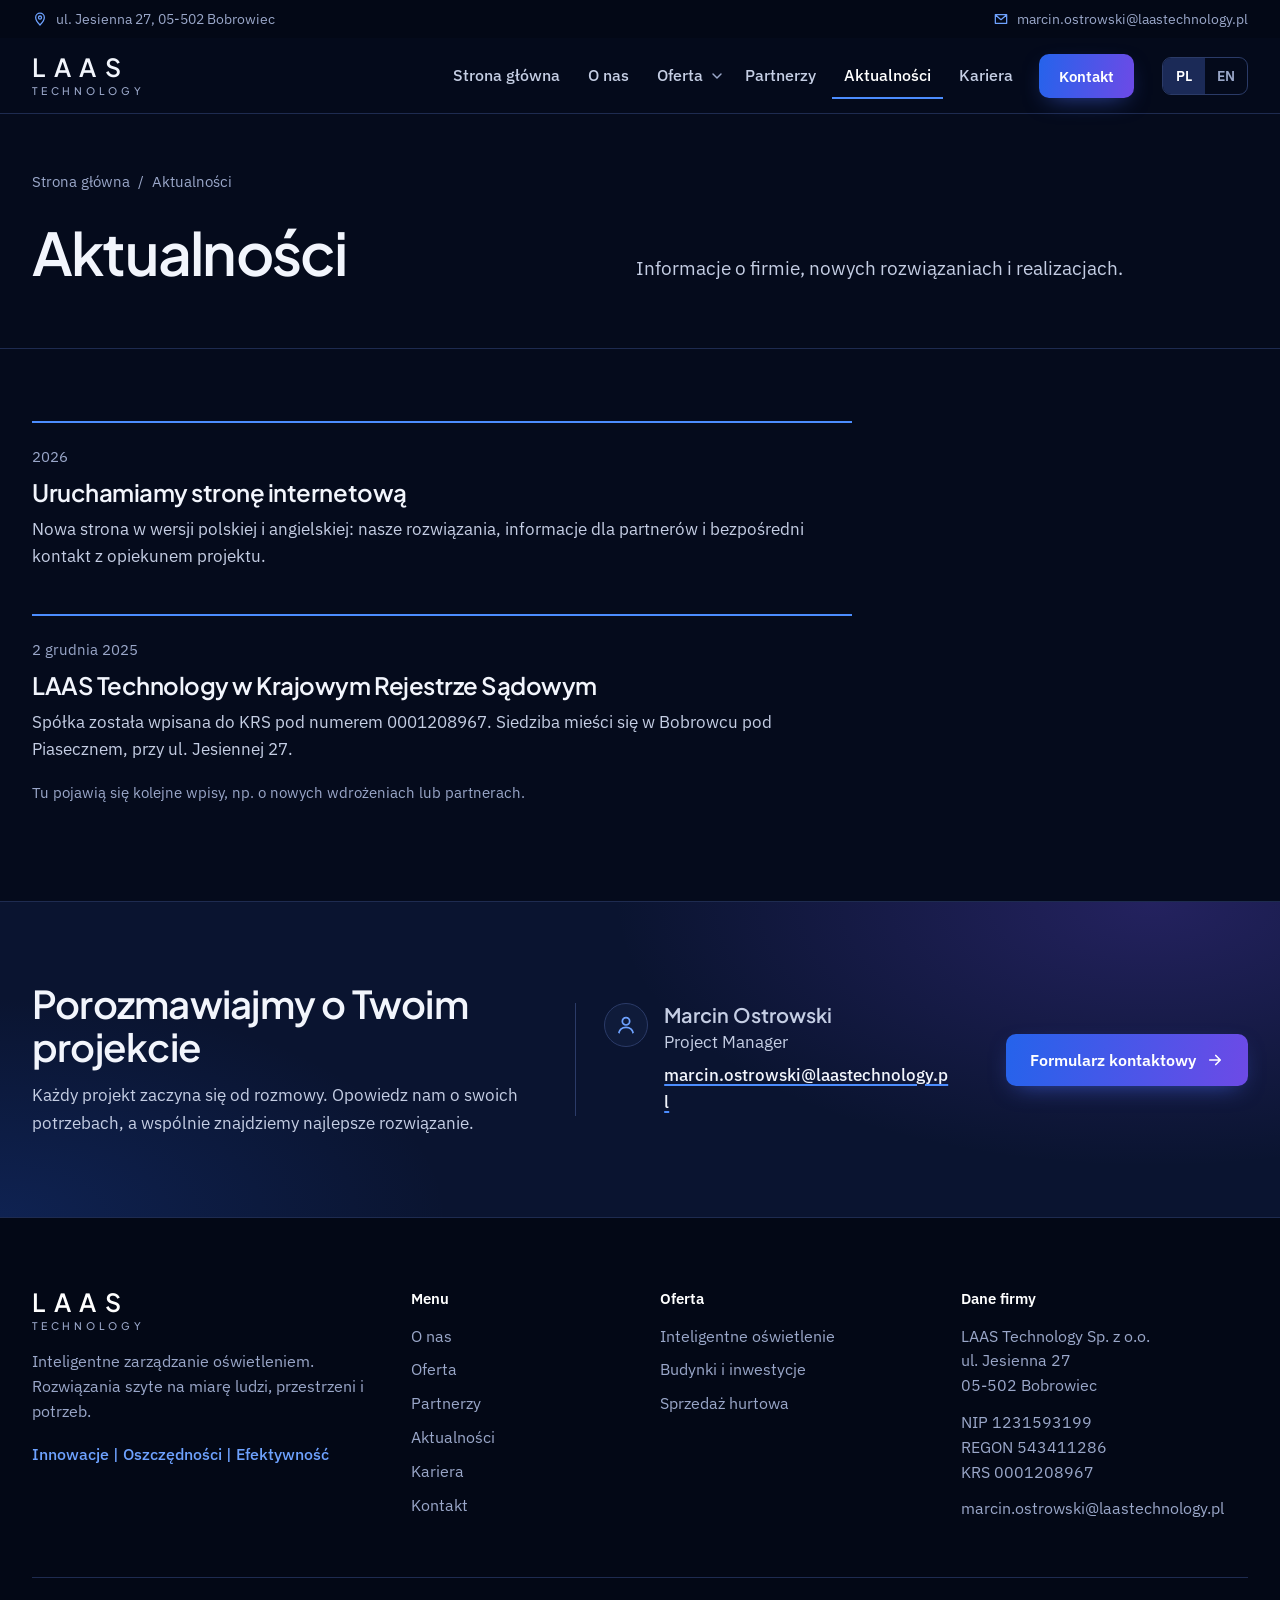
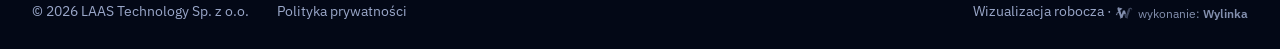
==== commit 2b16930e: "Oficjalny znak Wylinka (gekon) w stopce zamiast tekstowego "wykonanie: Wylinka"" ====
--- a/aktualnosci.html
+++ b/aktualnosci.html
@@ -12,7 +12,7 @@
 <link rel="preconnect" href="https://fonts.googleapis.com">
 <link rel="preconnect" href="https://fonts.gstatic.com" crossorigin>
 <link href="https://fonts.googleapis.com/css2?family=Plus+Jakarta+Sans:wght@500;600;700&family=IBM+Plex+Sans:wght@400;500;600&display=swap" rel="stylesheet">
-<link rel="stylesheet" href="style.css?v=6">
+<link rel="stylesheet" href="style.css?v=8">
 <script>try{if((new URLSearchParams(location.search).get('lang')||localStorage.getItem('laas-lang'))==='en')document.documentElement.classList.add('is-en')}catch(e){}</script>
 </head>
 <body>
@@ -96,10 +96,10 @@
   <div class="wrap foot-b">
     <span>&copy; 2026 LAAS Technology Sp. z o.o.</span>
     <a href="#" data-en="Privacy policy">Polityka prywatności</a>
-    <span class="foot-w"><span data-en="Working draft - design and build:">Wizualizacja robocza - wykonanie:</span> <a href="https://wylinka.pl" target="_blank" rel="noopener">Wylinka</a></span>
+    <span class="foot-w"><span data-en="Working draft">Wizualizacja robocza</span> · <a class="wylinka-badge" href="https://wylinka.pl/?utm_source=laastechnology.pl&amp;utm_medium=stopka&amp;utm_campaign=wykonanie" rel="noopener" title="Strona wykonana przez Wylinka"><svg viewBox="0 0 64 64" aria-hidden="true" focusable="false" fill="currentColor"><path d="M9.8 22.8l-1.2-7.9 2.2-3.7 15.5 4.6-.5 1.5-7.2 5.5 4.7 15.6 5-15.6 7 0 4.1 12.7-4.2-.9-2.6 1.8-.8-2.2-5.3 15.6-4.3 0 .4 .2-2.1 2.8-1.3-1.1 1.1-1.4-3.1 .2-.1-1.7 2.2-.1-5.7-16.5-4.8 .6-.8 3.1 0 .5-.3 .5 .8 2.2-1.6 .5-.4-1.3-.8 1.6-1.5-.8 .8-1.6-1.4 .6-.6-1.6 2.3-.8 .2-.4 1.3-4.8 5.9-.8-2.4-6.9zM15.2 13.7l-.1-.4-.4 .8-.1 .8 .1 1 .1 .4 .3 .7 .3-.9 .1-.7 0-.8z"/><path class="wy-pod" d="M37.1 49.8l-4.5-13.3 2.6-1.8 4.2 .9 .9 2.8 3-9.7 0-.5 .1-.8 3.2-8.4 .5-1 .6-1 .9-1.1 1.3-1 1.1-.7 1.4-.5 1.4-.3 .7 0 .9 0 1.2 .3 1.4 .6 .8 .5 .7 .7 .6 .7 .5 .9 .3 .9 .1 .9 0 .8-.2 .9-.5 .9-.5 .6-.7 .5-.7 .3-.1-.1 0-.1 .5-.5 .3-.7 .2-.5 0-.6-.1-.6-.3-.7-.4-.5-.4-.4-.5-.3-.6-.3-.7 0-.7 .1-.6 .1-.5 .4-.5 .5-.3 .5-.2 .7-.1 1.5-1.4 5.1-.8 3.3-.3 .7-.5 .7-6 17.5 1.9 .1-.1 1.7-3.1-.2 1.1 1.4-1.3 1.1-2.1-2.8 .4-.2z"/><path class="wy-old" d="M40.8 50l.4-.2-4.1 0-4.2-12.5 2.5-1.7 4.3 .9 .6 1.9 .6-1.6 0-.3 2.4-7.8 0-.5 .1-.8 3.2-8.4 .4-.8 .6-.9 .9-1.2 .9-.9 1.3-.8 1.4-.6 1.2-.3 1.4-.1 1.3 .1 .6 .2 .8 .3 1.1 .6 .9 .7 .7 .9 .5 .9 .3 .9 .1 1.1-.1 .9-.3 .9-.4 .7-.6 .7-.6 .4-.6 .2-.1-.1 0-.1 .5-.5 .3-.7 .2-.5 0-.5-.1-.6-.2-.6-.3-.5-.4-.5-.5-.3-.6-.3-.7-.1-.6 0-.6 .1-.6 .3-.6 .5-.3 .4-.2 .5-.1 .5-.1 1.5-1.4 5.1-.8 3.3-.3 .7-.5 .7-6 17.5 1.9 .1-.1 1.7-3.1-.2 1.1 1.4-1.3 1.1zM49.6 17.1l.6 1.7-1.5 1.9 .4 .4 1.8-2.1-.7-2.1zM48.1 28.3l.5 1.8-1.7 1.8 .4 .4 1.9-2-.6-2.2zM37.9 41.7l1.7-1.5-.4-.4-1.7 1.4zM42.6 38.7l-1.5 2.8 1.1 2-1.3 2.6 .5 .2 1.5-2.8-1.1-2 1.4-2.5z"/></svg><span data-en="design: &lt;b&gt;Wylinka&lt;/b&gt;">wykonanie: <b>Wylinka</b></span></a></span>
   </div>
 </footer>
 <div class="mob" id="mob"><a class="btn" href="kontakt.html" data-en="Send an enquiry">Wyślij zapytanie</a></div>
-<script src="app.js?v=6"></script>
+<script src="app.js?v=8"></script>
 </body>
 </html>
--- a/style.css
+++ b/style.css
@@ -240,7 +240,17 @@
 .foot-d a{word-break:break-word}
 .foot-b{display:flex;flex-wrap:wrap;gap:12px 28px;padding:22px 0 26px;margin-top:56px;border-top:1px solid var(--ln);font-size:14px;color:var(--mu)}
 .foot-w{margin-left:auto}
-.foot-w a{color:#fff;text-decoration:underline}
+/* znak Wylinka - kod 1:1 z Wylinka/strona/public/znak/badge.html */
+.wylinka-badge{display:inline-flex;align-items:center;gap:.4em;color:inherit;text-decoration:none;font-size:.875em;line-height:1;opacity:.85}
+.wylinka-badge:hover,.wylinka-badge:focus-visible{opacity:1}
+.wylinka-badge:focus-visible{outline:2px solid currentColor;outline-offset:3px;border-radius:2px}
+.wylinka-badge svg{width:18px;height:18px;flex:none;overflow:visible}
+.wylinka-badge b{font-weight:600}
+.wylinka-badge .wy-old{opacity:.45;transform-origin:40px 30px;transition:transform .32s cubic-bezier(.3,.7,.4,1),opacity .32s ease-out}
+.wylinka-badge .wy-pod{opacity:0;transition:opacity .2s ease-out .08s}
+.wylinka-badge:hover .wy-old,.wylinka-badge:focus-visible .wy-old{transform:translate(9px,7px) rotate(9deg);opacity:0}
+.wylinka-badge:hover .wy-pod,.wylinka-badge:focus-visible .wy-pod{opacity:1}
+@media (prefers-reduced-motion:reduce){.wylinka-badge .wy-old,.wylinka-badge .wy-pod{transition:none}.wylinka-badge:hover .wy-old,.wylinka-badge:focus-visible .wy-old{transform:none;opacity:.45}.wylinka-badge:hover .wy-pod,.wylinka-badge:focus-visible .wy-pod{opacity:0}}
 
 .mob{display:none}
 
@@ -371,3 +381,5 @@
 @media (prefers-reduced-motion:reduce){*{transition:none!important}}
 img[src*="laas-hurt"]{filter:brightness(.68) saturate(.7) contrast(1.05)}
 @media (min-width:1000px){.phead-img .phead-g{max-width:560px}}
+/* znak Wylinka w linii tekstu stopki - wyrownanie do tekstu */
+.foot-w .wylinka-badge{vertical-align:middle}
